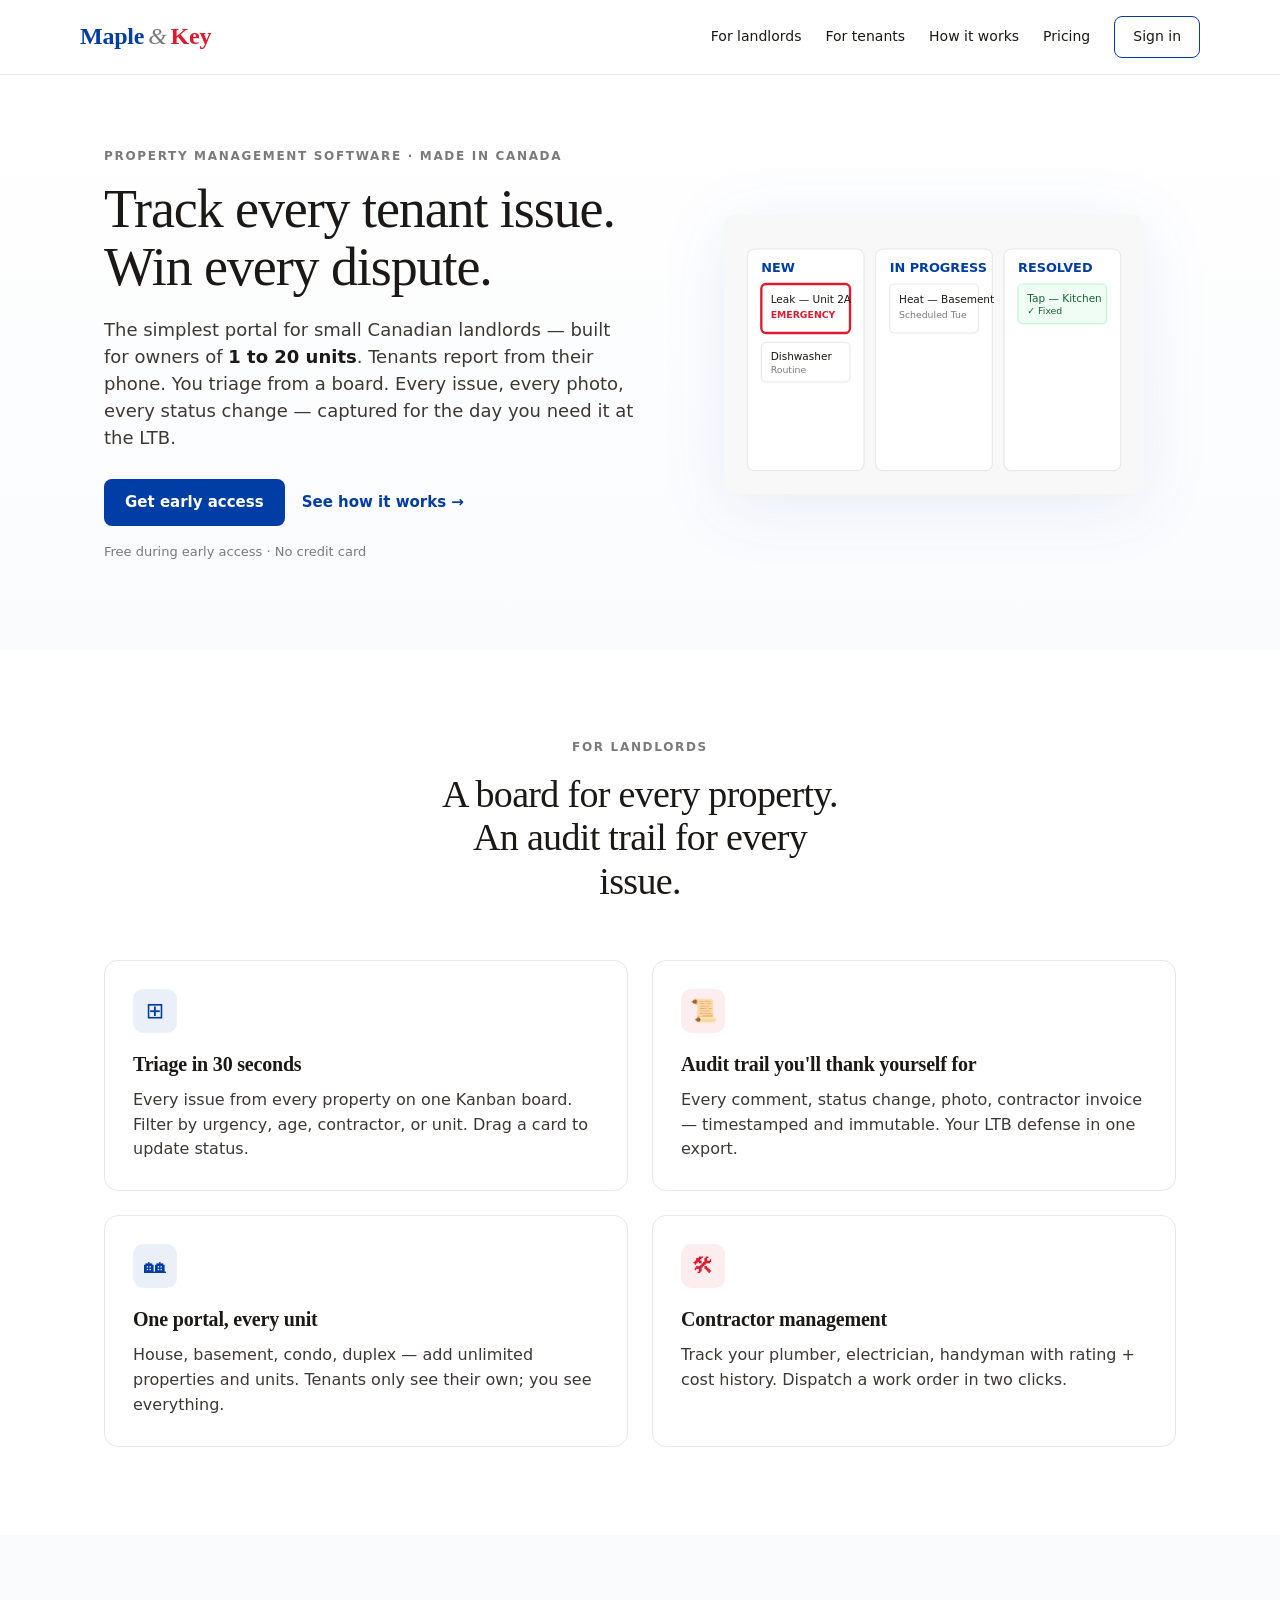
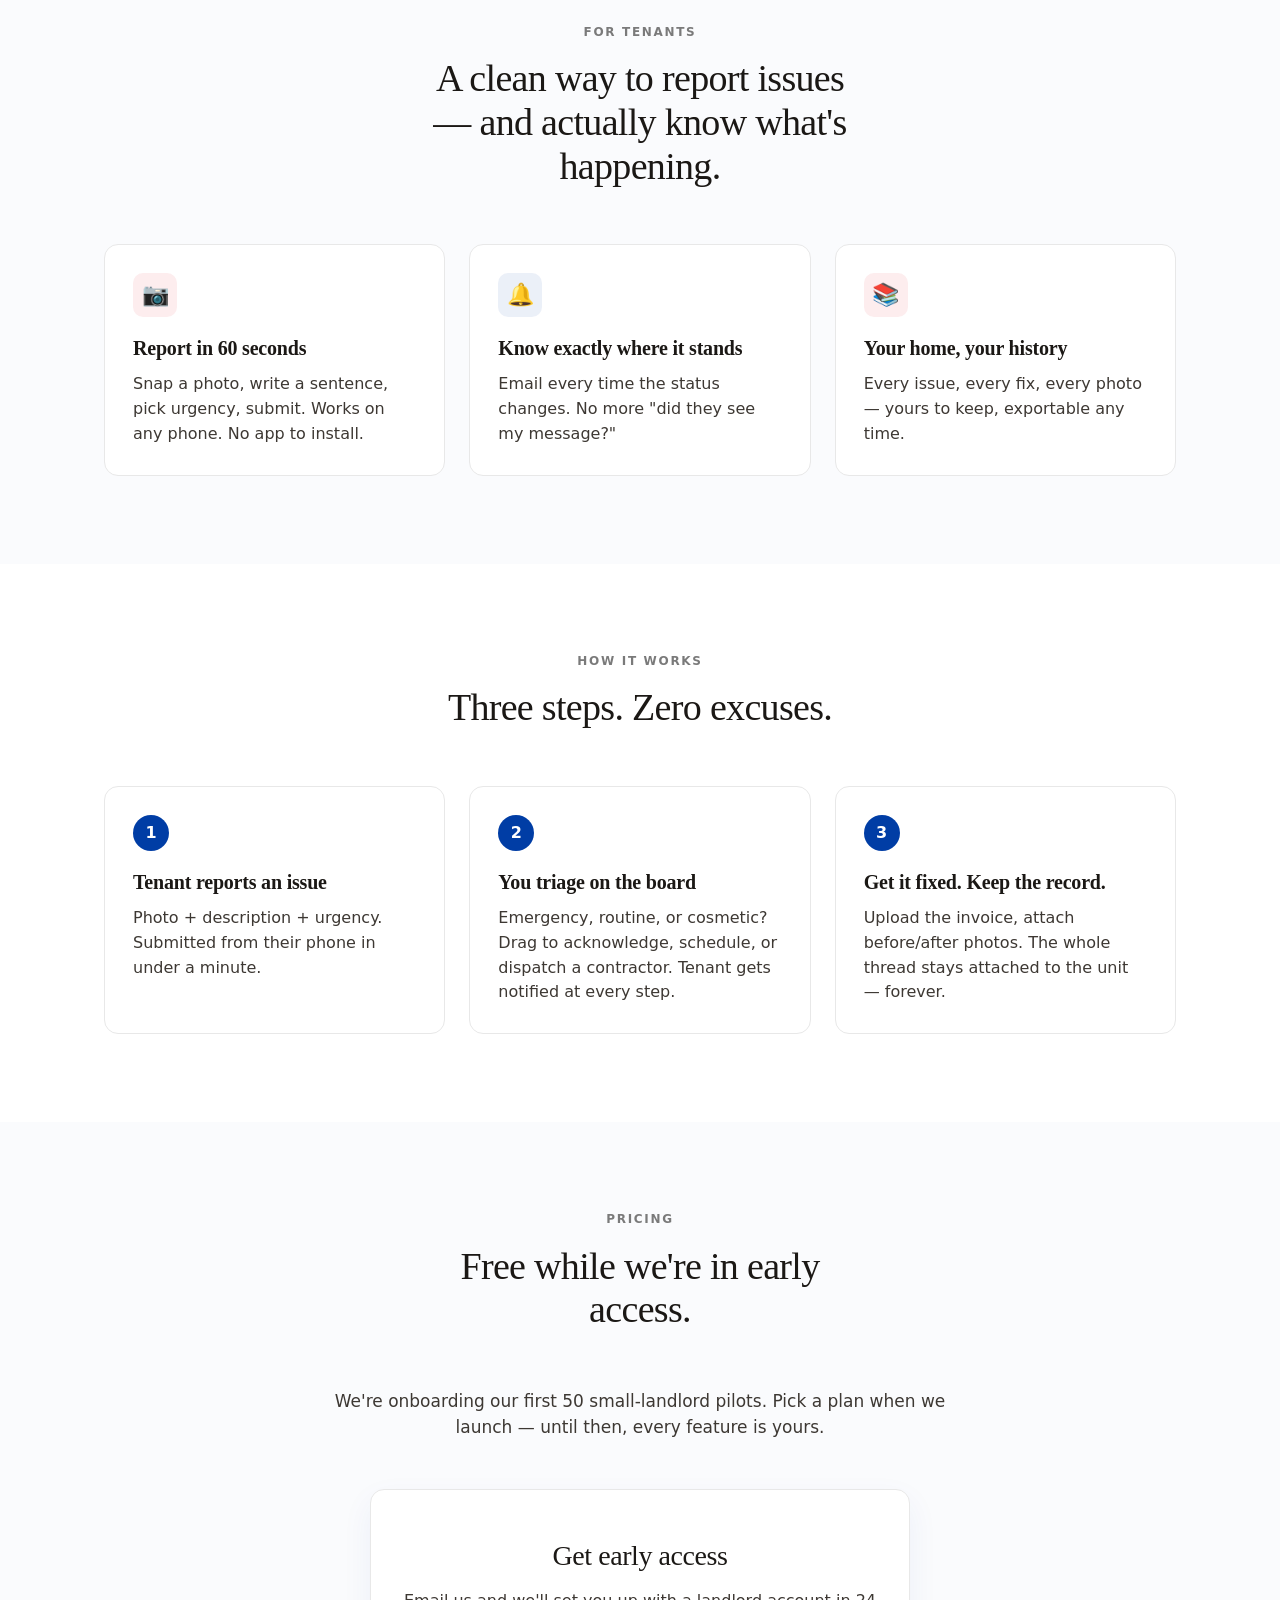
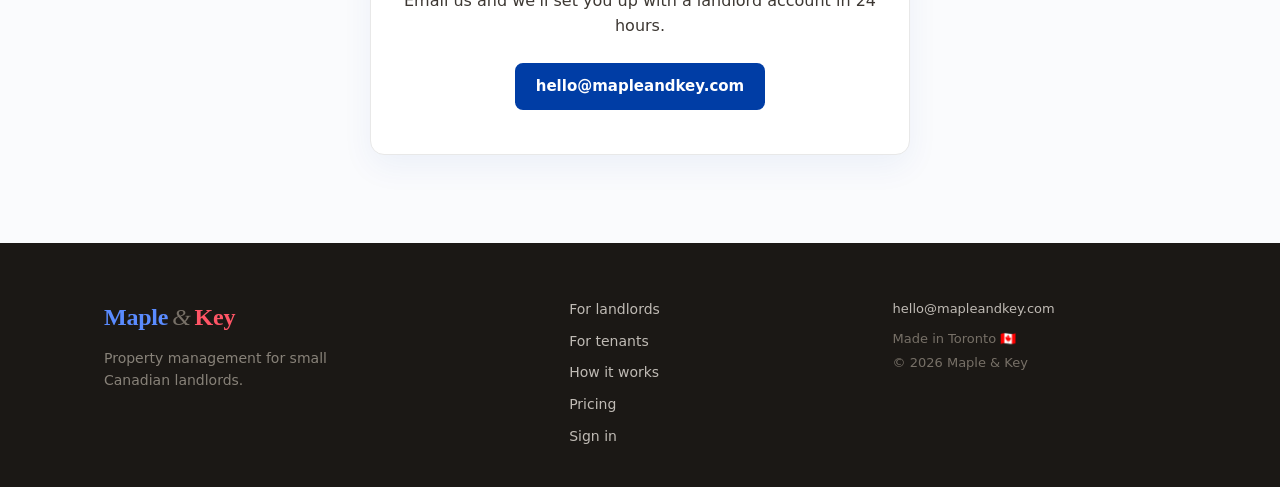
==== index.html @ 9e295e46 "Initial commit: Maple & Key SaaS marketing site Single-page static landing for the property-manageme" ====
<!doctype html>
<html lang="en">
<head>
<meta charset="utf-8">
<meta name="viewport" content="width=device-width, initial-scale=1">
<title>Maple &amp; Key — Property management for small Canadian landlords</title>
<meta name="description" content="The simplest way for small landlords to track tenant issues, repairs, and rent. Built in Canada for landlords with 1 to 20 units.">
<link rel="icon" href="data:image/svg+xml,%3Csvg xmlns='http://www.w3.org/2000/svg' viewBox='0 0 32 32'%3E%3Crect width='32' height='32' rx='6' fill='%23003DA5'/%3E%3Ctext x='16' y='22' text-anchor='middle' fill='%23DC1C2E' font-family='Georgia,serif' font-size='18' font-weight='600'%3EM%26K%3C/text%3E%3C/svg%3E">
<link rel="stylesheet" href="style.css">
</head>
<body>

<header class="site-header">
  <div class="container nav">
    <a href="/" class="wordmark"><span class="wm-blue">Maple</span><span class="wm-amp">&amp;</span><span class="wm-red">Key</span></a>
    <nav class="nav-links" aria-label="primary">
      <a href="#landlords">For landlords</a>
      <a href="#tenants">For tenants</a>
      <a href="#how">How it works</a>
      <a href="#pricing">Pricing</a>
      <a href="https://app.mapleandkey.com" class="btn btn-ghost">Sign in</a>
    </nav>
  </div>
</header>

<section class="hero">
  <div class="container hero-grid">
    <div class="hero-copy">
      <p class="kicker">Property management software · made in Canada</p>
      <h1>Track every tenant issue.<br>Win every dispute.</h1>
      <p class="lede">The simplest portal for small Canadian landlords — built for owners of <strong>1 to 20 units</strong>. Tenants report from their phone. You triage from a board. Every issue, every photo, every status change — captured for the day you need it at the LTB.</p>
      <div class="cta-row">
        <a href="#early-access" class="btn btn-primary">Get early access</a>
        <a href="#how" class="btn btn-link">See how it works →</a>
      </div>
      <p class="meta">Free during early access · No credit card</p>
    </div>
    <div class="hero-illustration" aria-hidden="true">
      <svg viewBox="0 0 360 240" class="kanban-svg" role="img">
        <rect width="360" height="240" rx="12" fill="#f8f8f8"/>
        <g>
          <rect x="20" y="30" width="100" height="190" rx="6" fill="#ffffff" stroke="#e8e8e8"/>
          <text x="32" y="50" font-family="system-ui,sans-serif" font-size="11" font-weight="700" fill="#003DA5">NEW</text>
          <rect x="32" y="60" width="76" height="42" rx="4" fill="#fff" stroke="#DC1C2E" stroke-width="2"/>
          <text x="40" y="76" font-family="system-ui,sans-serif" font-size="9" fill="#1b1815">Leak — Unit 2A</text>
          <text x="40" y="89" font-family="system-ui,sans-serif" font-size="8" fill="#DC1C2E" font-weight="600">EMERGENCY</text>
          <rect x="32" y="110" width="76" height="34" rx="4" fill="#fff" stroke="#e8e8e8"/>
          <text x="40" y="125" font-family="system-ui,sans-serif" font-size="9" fill="#1b1815">Dishwasher</text>
          <text x="40" y="136" font-family="system-ui,sans-serif" font-size="8" fill="#7a7a7a">Routine</text>
        </g>
        <g>
          <rect x="130" y="30" width="100" height="190" rx="6" fill="#ffffff" stroke="#e8e8e8"/>
          <text x="142" y="50" font-family="system-ui,sans-serif" font-size="11" font-weight="700" fill="#003DA5">IN PROGRESS</text>
          <rect x="142" y="60" width="76" height="42" rx="4" fill="#fff" stroke="#e8e8e8"/>
          <text x="150" y="76" font-family="system-ui,sans-serif" font-size="9" fill="#1b1815">Heat — Basement</text>
          <text x="150" y="89" font-family="system-ui,sans-serif" font-size="8" fill="#7a7a7a">Scheduled Tue</text>
        </g>
        <g>
          <rect x="240" y="30" width="100" height="190" rx="6" fill="#ffffff" stroke="#e8e8e8"/>
          <text x="252" y="50" font-family="system-ui,sans-serif" font-size="11" font-weight="700" fill="#003DA5">RESOLVED</text>
          <rect x="252" y="60" width="76" height="34" rx="4" fill="#f0fdf4" stroke="#bbf7d0"/>
          <text x="260" y="75" font-family="system-ui,sans-serif" font-size="9" fill="#166534">Tap — Kitchen</text>
          <text x="260" y="86" font-family="system-ui,sans-serif" font-size="8" fill="#166534">✓ Fixed</text>
        </g>
      </svg>
    </div>
  </div>
</section>

<section id="landlords" class="features">
  <div class="container">
    <p class="kicker centered">For landlords</p>
    <h2 class="section-title">A board for every property. An audit trail for every issue.</h2>
    <div class="feature-grid">
      <div class="feature">
        <div class="feature-icon icon-blue">⊞</div>
        <h3>Triage in 30 seconds</h3>
        <p>Every issue from every property on one Kanban board. Filter by urgency, age, contractor, or unit. Drag a card to update status.</p>
      </div>
      <div class="feature">
        <div class="feature-icon icon-red">📜</div>
        <h3>Audit trail you'll thank yourself for</h3>
        <p>Every comment, status change, photo, contractor invoice — timestamped and immutable. Your LTB defense in one export.</p>
      </div>
      <div class="feature">
        <div class="feature-icon icon-blue">🏘</div>
        <h3>One portal, every unit</h3>
        <p>House, basement, condo, duplex — add unlimited properties and units. Tenants only see their own; you see everything.</p>
      </div>
      <div class="feature">
        <div class="feature-icon icon-red">🛠</div>
        <h3>Contractor management</h3>
        <p>Track your plumber, electrician, handyman with rating + cost history. Dispatch a work order in two clicks.</p>
      </div>
    </div>
  </div>
</section>

<section id="tenants" class="features alt">
  <div class="container">
    <p class="kicker centered">For tenants</p>
    <h2 class="section-title">A clean way to report issues — and actually know what's happening.</h2>
    <div class="feature-grid feature-grid-3">
      <div class="feature">
        <div class="feature-icon icon-red">📷</div>
        <h3>Report in 60 seconds</h3>
        <p>Snap a photo, write a sentence, pick urgency, submit. Works on any phone. No app to install.</p>
      </div>
      <div class="feature">
        <div class="feature-icon icon-blue">🔔</div>
        <h3>Know exactly where it stands</h3>
        <p>Email every time the status changes. No more "did they see my message?"</p>
      </div>
      <div class="feature">
        <div class="feature-icon icon-red">📚</div>
        <h3>Your home, your history</h3>
        <p>Every issue, every fix, every photo — yours to keep, exportable any time.</p>
      </div>
    </div>
  </div>
</section>

<section id="how" class="how">
  <div class="container">
    <p class="kicker centered">How it works</p>
    <h2 class="section-title">Three steps. Zero excuses.</h2>
    <ol class="steps">
      <li>
        <div class="step-num">1</div>
        <h3>Tenant reports an issue</h3>
        <p>Photo + description + urgency. Submitted from their phone in under a minute.</p>
      </li>
      <li>
        <div class="step-num">2</div>
        <h3>You triage on the board</h3>
        <p>Emergency, routine, or cosmetic? Drag to acknowledge, schedule, or dispatch a contractor. Tenant gets notified at every step.</p>
      </li>
      <li>
        <div class="step-num">3</div>
        <h3>Get it fixed. Keep the record.</h3>
        <p>Upload the invoice, attach before/after photos. The whole thread stays attached to the unit — forever.</p>
      </li>
    </ol>
  </div>
</section>

<section id="pricing" class="pricing">
  <div class="container">
    <p class="kicker centered">Pricing</p>
    <h2 class="section-title">Free while we're in early access.</h2>
    <p class="pricing-sub">We're onboarding our first 50 small-landlord pilots. Pick a plan when we launch — until then, every feature is yours.</p>
    <div id="early-access" class="cta-card">
      <h3>Get early access</h3>
      <p>Email us and we'll set you up with a landlord account in 24 hours.</p>
      <a href="mailto:hello@mapleandkey.com?subject=Maple%20%26%20Key%20early%20access" class="btn btn-primary">hello@mapleandkey.com</a>
    </div>
  </div>
</section>

<footer class="site-footer">
  <div class="container footer-grid">
    <div>
      <a href="/" class="wordmark"><span class="wm-blue">Maple</span><span class="wm-amp">&amp;</span><span class="wm-red">Key</span></a>
      <p class="footer-tag">Property management for small Canadian landlords.</p>
    </div>
    <div class="footer-links">
      <a href="#landlords">For landlords</a>
      <a href="#tenants">For tenants</a>
      <a href="#how">How it works</a>
      <a href="#pricing">Pricing</a>
      <a href="https://app.mapleandkey.com">Sign in</a>
    </div>
    <div class="footer-meta">
      <a href="mailto:hello@mapleandkey.com">hello@mapleandkey.com</a>
      <p>Made in Toronto 🇨🇦</p>
      <p>© 2026 Maple &amp; Key</p>
    </div>
  </div>
</footer>

</body>
</html>
---- style.css ----
:root {
  --c-blue: #003DA5;
  --c-blue-dark: #002a72;
  --c-red: #DC1C2E;
  --c-text: #1b1815;
  --c-text-soft: #3d3833;
  --c-muted: #7a7a7a;
  --c-line: #e8e8e8;
  --c-bg: #ffffff;
  --c-bg-soft: #f8f8f8;
  --c-bg-alt: #fafbfd;
  --font-system: -apple-system, BlinkMacSystemFont, "Segoe UI", "Inter", system-ui, sans-serif;
  --font-serif: Georgia, "Times New Roman", serif;
  --r-md: 8px;
  --r-lg: 14px;
}

* { box-sizing: border-box; }
html, body { margin: 0; padding: 0; }
body {
  font-family: var(--font-system);
  font-size: 16px;
  line-height: 1.55;
  color: var(--c-text);
  background: var(--c-bg);
  -webkit-font-smoothing: antialiased;
  -moz-osx-font-smoothing: grayscale;
}
a { color: var(--c-blue); text-decoration: none; }
a:hover { text-decoration: underline; }

.container { max-width: 1120px; margin: 0 auto; padding: 0 24px; }

/* WORDMARK */
.wordmark { font-family: var(--font-serif); font-size: 24px; font-weight: 600; letter-spacing: -0.01em; }
.wordmark, .wordmark:hover { text-decoration: none; }
.wm-blue { color: var(--c-blue); }
.wm-amp { color: var(--c-muted); margin: 0 4px; font-style: italic; font-weight: 400; }
.wm-red { color: var(--c-red); }

/* HEADER */
.site-header {
  background: rgba(255,255,255,0.96);
  border-bottom: 1px solid var(--c-line);
  position: sticky; top: 0; z-index: 10;
  backdrop-filter: saturate(180%) blur(8px);
}
.nav { display: flex; align-items: center; justify-content: space-between; padding: 16px 0; }
.nav-links { display: flex; align-items: center; gap: 24px; }
.nav-links a { color: var(--c-text); font-size: 14px; font-weight: 500; }
.nav-links .btn { font-size: 14px; }

/* BUTTONS */
.btn {
  display: inline-flex; align-items: center; justify-content: center;
  padding: 11px 20px; border-radius: var(--r-md);
  font-weight: 600; font-size: 15px;
  text-decoration: none; border: 1px solid transparent; cursor: pointer;
  transition: background 100ms ease, color 100ms ease, border-color 100ms ease;
}
.btn-primary { background: var(--c-blue); color: #fff; }
.btn-primary:hover { background: var(--c-blue-dark); text-decoration: none; }
.btn-ghost { background: transparent; color: var(--c-blue); border-color: var(--c-blue); padding: 9px 18px; }
.btn-ghost:hover { background: rgba(0,61,165,0.06); text-decoration: none; }
.btn-link { background: transparent; color: var(--c-blue); padding: 11px 0; }
.btn-link:hover { text-decoration: underline; }

/* HERO */
.hero { padding: 72px 0 88px; background: linear-gradient(180deg, #fff 0%, var(--c-bg-alt) 100%); }
.hero-grid { display: grid; grid-template-columns: 1.1fr 1fr; gap: 56px; align-items: center; }
.kicker { text-transform: uppercase; letter-spacing: 0.14em; font-size: 12px; color: var(--c-muted); font-weight: 700; margin: 0 0 16px; }
.kicker.centered { text-align: center; }
.hero h1 {
  font-family: var(--font-serif);
  font-size: 54px; line-height: 1.06; font-weight: 500;
  margin: 0 0 20px; letter-spacing: -0.02em; color: var(--c-text);
}
.lede { font-size: 18px; line-height: 1.5; color: var(--c-text-soft); margin: 0 0 28px; max-width: 56ch; }
.lede strong { color: var(--c-text); font-weight: 600; }
.cta-row { display: flex; align-items: center; gap: 16px; flex-wrap: wrap; margin-bottom: 16px; }
.meta { font-size: 13px; color: var(--c-muted); margin: 0; }
.hero-illustration { display: flex; justify-content: center; }
.kanban-svg { width: 100%; max-width: 420px; height: auto; filter: drop-shadow(0 12px 32px rgba(0,61,165,0.08)); }

/* SECTIONS */
section { padding: 88px 0; }
.section-title {
  font-family: var(--font-serif);
  font-size: 38px; font-weight: 500; margin: 0 0 56px;
  letter-spacing: -0.018em; text-align: center; line-height: 1.15; color: var(--c-text);
  max-width: 22ch; margin-left: auto; margin-right: auto;
}
.features.alt { background: var(--c-bg-alt); }

/* FEATURE GRID */
.feature-grid { display: grid; grid-template-columns: repeat(2, 1fr); gap: 24px; }
.feature-grid-3 { grid-template-columns: repeat(3, 1fr); }
.feature {
  background: #fff; border: 1px solid var(--c-line);
  border-radius: var(--r-lg); padding: 28px;
  transition: border-color 120ms ease, transform 120ms ease;
}
.feature:hover { border-color: #d4d4d4; transform: translateY(-1px); }
.feature-icon {
  width: 44px; height: 44px; border-radius: 10px;
  display: flex; align-items: center; justify-content: center;
  font-size: 22px; margin-bottom: 16px;
}
.icon-blue { background: rgba(0,61,165,0.08); color: var(--c-blue); }
.icon-red { background: rgba(220,28,46,0.08); color: var(--c-red); }
.feature h3 {
  font-family: var(--font-serif); font-size: 20px; font-weight: 600;
  margin: 0 0 8px; letter-spacing: -0.01em; color: var(--c-text);
}
.feature p { color: var(--c-text-soft); margin: 0; }

/* HOW IT WORKS */
.how { background: var(--c-bg); }
.steps {
  display: grid; grid-template-columns: repeat(3, 1fr); gap: 24px;
  list-style: none; padding: 0; margin: 0;
}
.steps li {
  background: #fff; border: 1px solid var(--c-line);
  border-radius: var(--r-lg); padding: 28px; position: relative;
}
.step-num {
  width: 36px; height: 36px; background: var(--c-blue); color: #fff;
  border-radius: 50%; display: flex; align-items: center; justify-content: center;
  font-weight: 700; font-size: 16px; margin-bottom: 16px;
}
.steps h3 {
  font-family: var(--font-serif); font-size: 20px; font-weight: 600;
  margin: 0 0 8px; letter-spacing: -0.01em;
}
.steps p { color: var(--c-text-soft); margin: 0; }

/* PRICING */
.pricing { background: var(--c-bg-alt); text-align: center; }
.pricing-sub { font-size: 17px; color: var(--c-text-soft); max-width: 58ch; margin: 0 auto 48px; }
.cta-card {
  background: #fff; border: 1px solid var(--c-line); border-radius: var(--r-lg);
  padding: 44px 32px; max-width: 540px; margin: 0 auto; text-align: center;
  box-shadow: 0 12px 32px rgba(0,61,165,0.06);
}
.cta-card h3 {
  font-family: var(--font-serif); font-size: 28px; font-weight: 500;
  margin: 0 0 12px; letter-spacing: -0.015em;
}
.cta-card p { margin: 0 0 24px; color: var(--c-text-soft); }

/* FOOTER */
.site-footer { padding: 56px 0 40px; background: var(--c-text); color: #c0bbb5; }
.footer-grid { display: grid; grid-template-columns: 1.5fr 1fr 1fr; gap: 40px; align-items: start; }
.site-footer .wordmark { display: inline-block; }
.site-footer .wm-blue { color: #5a8bff; }
.site-footer .wm-amp { color: #777067; }
.site-footer .wm-red { color: #ff5566; }
.footer-tag { color: #888279; margin: 12px 0 0; max-width: 28ch; font-size: 14px; }
.footer-links { display: flex; flex-direction: column; gap: 10px; }
.footer-links a { color: #c0bbb5; font-size: 14px; }
.footer-links a:hover { color: #fff; text-decoration: none; }
.footer-meta { font-size: 13px; }
.footer-meta a { color: #c0bbb5; display: block; margin-bottom: 10px; }
.footer-meta a:hover { color: #fff; text-decoration: none; }
.footer-meta p { margin: 4px 0 0; color: #777067; }

/* MOBILE */
@media (max-width: 820px) {
  .hero { padding: 48px 0 56px; }
  .hero-grid { grid-template-columns: 1fr; gap: 40px; }
  .hero h1 { font-size: 36px; }
  .lede { font-size: 16px; }
  .nav-links { gap: 12px; }
  .nav-links a:not(.btn) { display: none; }
  section { padding: 56px 0; }
  .section-title { font-size: 28px; margin-bottom: 36px; }
  .feature-grid, .feature-grid-3, .steps { grid-template-columns: 1fr; gap: 18px; }
  .footer-grid { grid-template-columns: 1fr; gap: 28px; }
}
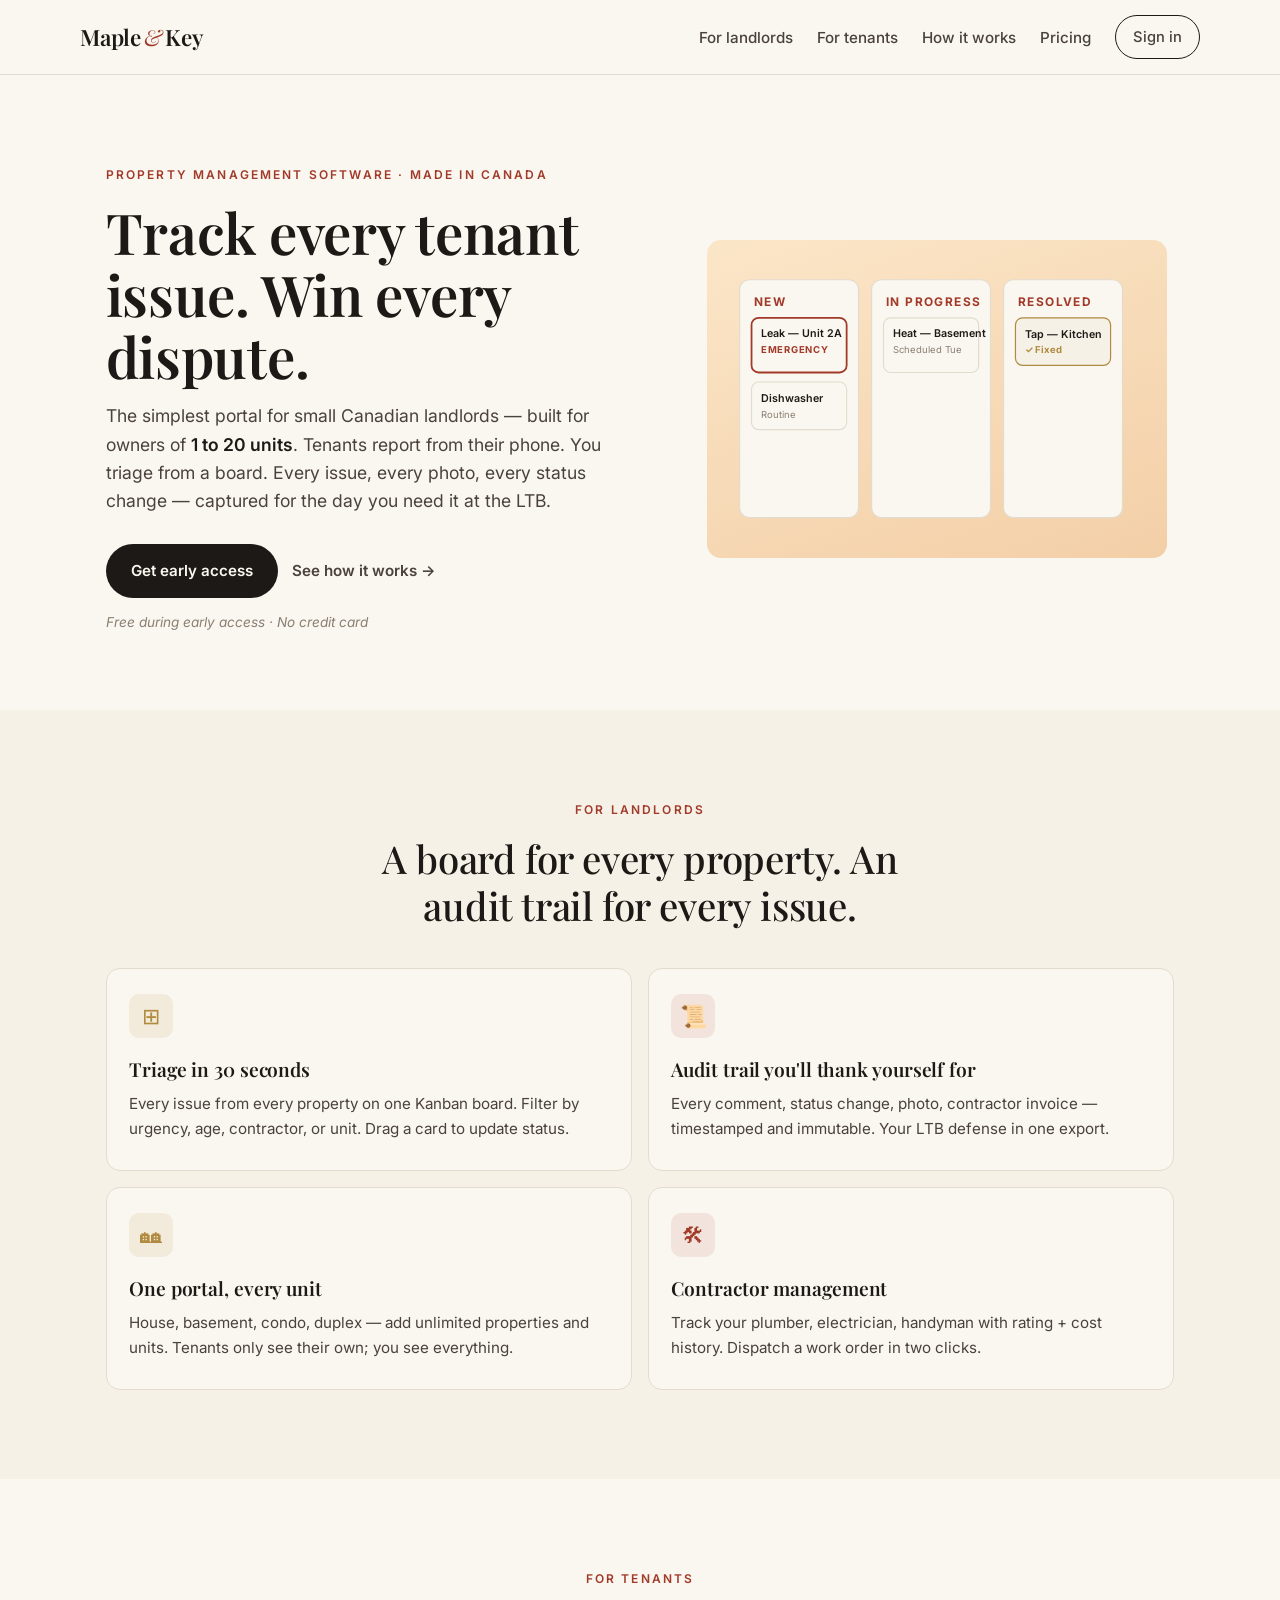
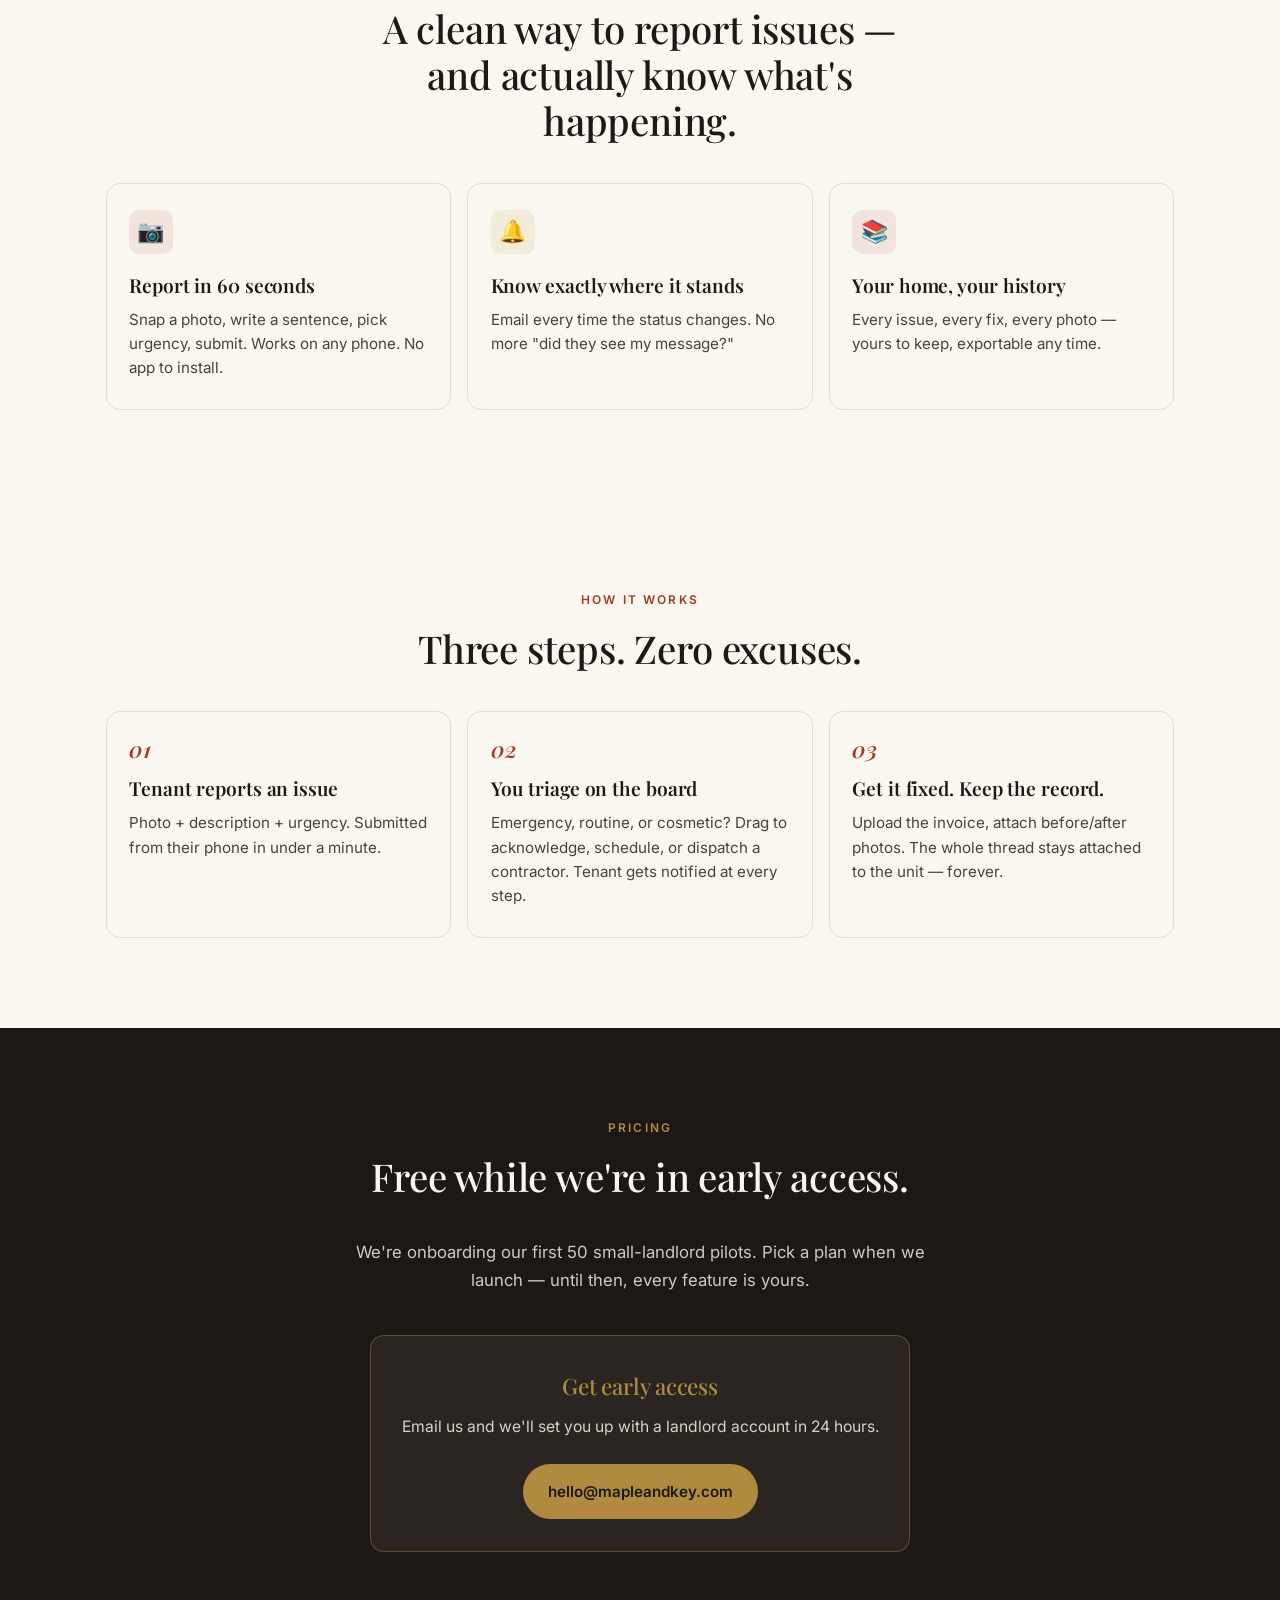
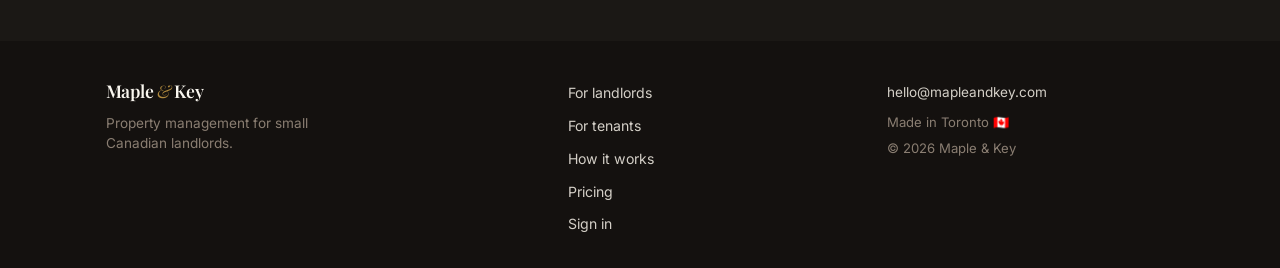
==== commit 27ea88c9: "Re-skin to match manohomes.ca aesthetic Drops the royal-blue + bright-red RE/MAX-coded palette in fa" ====
--- a/index.html
+++ b/index.html
@@ -5,7 +5,12 @@
 <meta name="viewport" content="width=device-width, initial-scale=1">
 <title>Maple &amp; Key — Property management for small Canadian landlords</title>
 <meta name="description" content="The simplest way for small landlords to track tenant issues, repairs, and rent. Built in Canada for landlords with 1 to 20 units.">
-<link rel="icon" href="data:image/svg+xml,%3Csvg xmlns='http://www.w3.org/2000/svg' viewBox='0 0 32 32'%3E%3Crect width='32' height='32' rx='6' fill='%23003DA5'/%3E%3Ctext x='16' y='22' text-anchor='middle' fill='%23DC1C2E' font-family='Georgia,serif' font-size='18' font-weight='600'%3EM%26K%3C/text%3E%3C/svg%3E">
+<link rel="icon" href="data:image/svg+xml,%3Csvg xmlns='http://www.w3.org/2000/svg' viewBox='0 0 32 32'%3E%3Crect width='32' height='32' rx='6' fill='%231d1916'/%3E%3Ctext x='16' y='22' text-anchor='middle' fill='%23faf7f0' font-family='Georgia,serif' font-size='15' font-weight='600'%3EM%26K%3C/text%3E%3C/svg%3E">
+
+<link rel="preconnect" href="https://fonts.googleapis.com">
+<link rel="preconnect" href="https://fonts.gstatic.com" crossorigin>
+<link href="https://fonts.googleapis.com/css2?family=Playfair+Display:ital,wght@0,400;0,500;0,600;0,700;1,400&family=Inter:wght@400;500;600&display=swap" rel="stylesheet">
+
 <link rel="stylesheet" href="style.css">
 </head>
 <body>
@@ -24,10 +29,10 @@
 </header>
 
 <section class="hero">
-  <div class="container hero-grid">
+  <div class="hero-grid">
     <div class="hero-copy">
       <p class="kicker">Property management software · made in Canada</p>
-      <h1>Track every tenant issue.<br>Win every dispute.</h1>
+      <h1>Track every tenant issue. Win every dispute.</h1>
       <p class="lede">The simplest portal for small Canadian landlords — built for owners of <strong>1 to 20 units</strong>. Tenants report from their phone. You triage from a board. Every issue, every photo, every status change — captured for the day you need it at the LTB.</p>
       <div class="cta-row">
         <a href="#early-access" class="btn btn-primary">Get early access</a>
@@ -37,30 +42,29 @@
     </div>
     <div class="hero-illustration" aria-hidden="true">
       <svg viewBox="0 0 360 240" class="kanban-svg" role="img">
-        <rect width="360" height="240" rx="12" fill="#f8f8f8"/>
         <g>
-          <rect x="20" y="30" width="100" height="190" rx="6" fill="#ffffff" stroke="#e8e8e8"/>
-          <text x="32" y="50" font-family="system-ui,sans-serif" font-size="11" font-weight="700" fill="#003DA5">NEW</text>
-          <rect x="32" y="60" width="76" height="42" rx="4" fill="#fff" stroke="#DC1C2E" stroke-width="2"/>
-          <text x="40" y="76" font-family="system-ui,sans-serif" font-size="9" fill="#1b1815">Leak — Unit 2A</text>
-          <text x="40" y="89" font-family="system-ui,sans-serif" font-size="8" fill="#DC1C2E" font-weight="600">EMERGENCY</text>
-          <rect x="32" y="110" width="76" height="34" rx="4" fill="#fff" stroke="#e8e8e8"/>
-          <text x="40" y="125" font-family="system-ui,sans-serif" font-size="9" fill="#1b1815">Dishwasher</text>
-          <text x="40" y="136" font-family="system-ui,sans-serif" font-size="8" fill="#7a7a7a">Routine</text>
+          <rect x="14" y="20" width="100" height="200" rx="8" fill="#faf7f0" stroke="#e3dcce"/>
+          <text x="26" y="42" font-family="Inter,system-ui,sans-serif" font-size="10" font-weight="700" fill="#a23a2a" letter-spacing="1.2">NEW</text>
+          <rect x="24" y="52" width="80" height="46" rx="6" fill="#faf7f0" stroke="#a23a2a" stroke-width="1.5"/>
+          <text x="32" y="68" font-family="Inter,system-ui,sans-serif" font-size="9" fill="#1d1916" font-weight="600">Leak — Unit 2A</text>
+          <text x="32" y="82" font-family="Inter,system-ui,sans-serif" font-size="8" fill="#a23a2a" font-weight="700" letter-spacing="0.6">EMERGENCY</text>
+          <rect x="24" y="106" width="80" height="40" rx="6" fill="#faf7f0" stroke="#e3dcce"/>
+          <text x="32" y="123" font-family="Inter,system-ui,sans-serif" font-size="9" fill="#1d1916" font-weight="600">Dishwasher</text>
+          <text x="32" y="136" font-family="Inter,system-ui,sans-serif" font-size="8" fill="#8a7e72">Routine</text>
         </g>
         <g>
-          <rect x="130" y="30" width="100" height="190" rx="6" fill="#ffffff" stroke="#e8e8e8"/>
-          <text x="142" y="50" font-family="system-ui,sans-serif" font-size="11" font-weight="700" fill="#003DA5">IN PROGRESS</text>
-          <rect x="142" y="60" width="76" height="42" rx="4" fill="#fff" stroke="#e8e8e8"/>
-          <text x="150" y="76" font-family="system-ui,sans-serif" font-size="9" fill="#1b1815">Heat — Basement</text>
-          <text x="150" y="89" font-family="system-ui,sans-serif" font-size="8" fill="#7a7a7a">Scheduled Tue</text>
+          <rect x="125" y="20" width="100" height="200" rx="8" fill="#faf7f0" stroke="#e3dcce"/>
+          <text x="137" y="42" font-family="Inter,system-ui,sans-serif" font-size="10" font-weight="700" fill="#a23a2a" letter-spacing="1.2">IN PROGRESS</text>
+          <rect x="135" y="52" width="80" height="46" rx="6" fill="#faf7f0" stroke="#e3dcce"/>
+          <text x="143" y="68" font-family="Inter,system-ui,sans-serif" font-size="9" fill="#1d1916" font-weight="600">Heat — Basement</text>
+          <text x="143" y="82" font-family="Inter,system-ui,sans-serif" font-size="8" fill="#8a7e72">Scheduled Tue</text>
         </g>
         <g>
-          <rect x="240" y="30" width="100" height="190" rx="6" fill="#ffffff" stroke="#e8e8e8"/>
-          <text x="252" y="50" font-family="system-ui,sans-serif" font-size="11" font-weight="700" fill="#003DA5">RESOLVED</text>
-          <rect x="252" y="60" width="76" height="34" rx="4" fill="#f0fdf4" stroke="#bbf7d0"/>
-          <text x="260" y="75" font-family="system-ui,sans-serif" font-size="9" fill="#166534">Tap — Kitchen</text>
-          <text x="260" y="86" font-family="system-ui,sans-serif" font-size="8" fill="#166534">✓ Fixed</text>
+          <rect x="236" y="20" width="100" height="200" rx="8" fill="#faf7f0" stroke="#e3dcce"/>
+          <text x="248" y="42" font-family="Inter,system-ui,sans-serif" font-size="10" font-weight="700" fill="#a23a2a" letter-spacing="1.2">RESOLVED</text>
+          <rect x="246" y="52" width="80" height="40" rx="6" fill="#f6f1e7" stroke="#b08a3e"/>
+          <text x="254" y="69" font-family="Inter,system-ui,sans-serif" font-size="9" fill="#1d1916" font-weight="600">Tap — Kitchen</text>
+          <text x="254" y="82" font-family="Inter,system-ui,sans-serif" font-size="8" fill="#b08a3e" font-weight="700">✓ Fixed</text>
         </g>
       </svg>
     </div>
@@ -71,27 +75,27 @@
   <div class="container">
     <p class="kicker centered">For landlords</p>
     <h2 class="section-title">A board for every property. An audit trail for every issue.</h2>
-    <div class="feature-grid">
-      <div class="feature">
-        <div class="feature-icon icon-blue">⊞</div>
-        <h3>Triage in 30 seconds</h3>
-        <p>Every issue from every property on one Kanban board. Filter by urgency, age, contractor, or unit. Drag a card to update status.</p>
-      </div>
-      <div class="feature">
-        <div class="feature-icon icon-red">📜</div>
-        <h3>Audit trail you'll thank yourself for</h3>
-        <p>Every comment, status change, photo, contractor invoice — timestamped and immutable. Your LTB defense in one export.</p>
-      </div>
-      <div class="feature">
-        <div class="feature-icon icon-blue">🏘</div>
-        <h3>One portal, every unit</h3>
-        <p>House, basement, condo, duplex — add unlimited properties and units. Tenants only see their own; you see everything.</p>
-      </div>
-      <div class="feature">
-        <div class="feature-icon icon-red">🛠</div>
-        <h3>Contractor management</h3>
-        <p>Track your plumber, electrician, handyman with rating + cost history. Dispatch a work order in two clicks.</p>
-      </div>
+  </div>
+  <div class="feature-grid">
+    <div class="feature">
+      <div class="feature-icon icon-blue">⊞</div>
+      <h3>Triage in 30 seconds</h3>
+      <p>Every issue from every property on one Kanban board. Filter by urgency, age, contractor, or unit. Drag a card to update status.</p>
+    </div>
+    <div class="feature">
+      <div class="feature-icon icon-red">📜</div>
+      <h3>Audit trail you'll thank yourself for</h3>
+      <p>Every comment, status change, photo, contractor invoice — timestamped and immutable. Your LTB defense in one export.</p>
+    </div>
+    <div class="feature">
+      <div class="feature-icon icon-blue">🏘</div>
+      <h3>One portal, every unit</h3>
+      <p>House, basement, condo, duplex — add unlimited properties and units. Tenants only see their own; you see everything.</p>
+    </div>
+    <div class="feature">
+      <div class="feature-icon icon-red">🛠</div>
+      <h3>Contractor management</h3>
+      <p>Track your plumber, electrician, handyman with rating + cost history. Dispatch a work order in two clicks.</p>
     </div>
   </div>
 </section>
@@ -100,22 +104,22 @@
   <div class="container">
     <p class="kicker centered">For tenants</p>
     <h2 class="section-title">A clean way to report issues — and actually know what's happening.</h2>
-    <div class="feature-grid feature-grid-3">
-      <div class="feature">
-        <div class="feature-icon icon-red">📷</div>
-        <h3>Report in 60 seconds</h3>
-        <p>Snap a photo, write a sentence, pick urgency, submit. Works on any phone. No app to install.</p>
-      </div>
-      <div class="feature">
-        <div class="feature-icon icon-blue">🔔</div>
-        <h3>Know exactly where it stands</h3>
-        <p>Email every time the status changes. No more "did they see my message?"</p>
-      </div>
-      <div class="feature">
-        <div class="feature-icon icon-red">📚</div>
-        <h3>Your home, your history</h3>
-        <p>Every issue, every fix, every photo — yours to keep, exportable any time.</p>
-      </div>
+  </div>
+  <div class="feature-grid feature-grid-3">
+    <div class="feature">
+      <div class="feature-icon icon-red">📷</div>
+      <h3>Report in 60 seconds</h3>
+      <p>Snap a photo, write a sentence, pick urgency, submit. Works on any phone. No app to install.</p>
+    </div>
+    <div class="feature">
+      <div class="feature-icon icon-blue">🔔</div>
+      <h3>Know exactly where it stands</h3>
+      <p>Email every time the status changes. No more "did they see my message?"</p>
+    </div>
+    <div class="feature">
+      <div class="feature-icon icon-red">📚</div>
+      <h3>Your home, your history</h3>
+      <p>Every issue, every fix, every photo — yours to keep, exportable any time.</p>
     </div>
   </div>
 </section>
@@ -124,24 +128,24 @@
   <div class="container">
     <p class="kicker centered">How it works</p>
     <h2 class="section-title">Three steps. Zero excuses.</h2>
-    <ol class="steps">
-      <li>
-        <div class="step-num">1</div>
-        <h3>Tenant reports an issue</h3>
-        <p>Photo + description + urgency. Submitted from their phone in under a minute.</p>
-      </li>
-      <li>
-        <div class="step-num">2</div>
-        <h3>You triage on the board</h3>
-        <p>Emergency, routine, or cosmetic? Drag to acknowledge, schedule, or dispatch a contractor. Tenant gets notified at every step.</p>
-      </li>
-      <li>
-        <div class="step-num">3</div>
-        <h3>Get it fixed. Keep the record.</h3>
-        <p>Upload the invoice, attach before/after photos. The whole thread stays attached to the unit — forever.</p>
-      </li>
-    </ol>
   </div>
+  <ol class="steps">
+    <li>
+      <div class="step-num">01</div>
+      <h3>Tenant reports an issue</h3>
+      <p>Photo + description + urgency. Submitted from their phone in under a minute.</p>
+    </li>
+    <li>
+      <div class="step-num">02</div>
+      <h3>You triage on the board</h3>
+      <p>Emergency, routine, or cosmetic? Drag to acknowledge, schedule, or dispatch a contractor. Tenant gets notified at every step.</p>
+    </li>
+    <li>
+      <div class="step-num">03</div>
+      <h3>Get it fixed. Keep the record.</h3>
+      <p>Upload the invoice, attach before/after photos. The whole thread stays attached to the unit — forever.</p>
+    </li>
+  </ol>
 </section>
 
 <section id="pricing" class="pricing">
@@ -158,7 +162,7 @@
 </section>
 
 <footer class="site-footer">
-  <div class="container footer-grid">
+  <div class="footer-grid">
     <div>
       <a href="/" class="wordmark"><span class="wm-blue">Maple</span><span class="wm-amp">&amp;</span><span class="wm-red">Key</span></a>
       <p class="footer-tag">Property management for small Canadian landlords.</p>
--- a/style.css
+++ b/style.css
@@ -1,180 +1,229 @@
+/* ========== tokens (matched to manohomes.ca) ========== */
 :root {
-  --c-blue: #003DA5;
-  --c-blue-dark: #002a72;
-  --c-red: #DC1C2E;
-  --c-text: #1b1815;
-  --c-text-soft: #3d3833;
-  --c-muted: #7a7a7a;
-  --c-line: #e8e8e8;
-  --c-bg: #ffffff;
-  --c-bg-soft: #f8f8f8;
-  --c-bg-alt: #fafbfd;
-  --font-system: -apple-system, BlinkMacSystemFont, "Segoe UI", "Inter", system-ui, sans-serif;
-  --font-serif: Georgia, "Times New Roman", serif;
-  --r-md: 8px;
-  --r-lg: 14px;
-}
-
-* { box-sizing: border-box; }
-html, body { margin: 0; padding: 0; }
+  --cream:    #f6f1e7;
+  --paper:    #faf7f0;
+  --ink:      #1d1916;
+  --ink-soft: #4a423b;
+  --muted:    #8a7e72;
+  --line:     #e3dcce;
+  --maple:    #a23a2a;
+  --maple-d:  #7a2a1f;
+  --gold:     #b08a3e;
+  --dark:     #1b1815;
+  --dark-soft:#2a2521;
+
+  --radius:   14px;
+  --maxw:     1120px;
+
+  --serif:    "Playfair Display", Georgia, "Times New Roman", serif;
+  --sans:     "Inter", -apple-system, BlinkMacSystemFont, "Segoe UI", sans-serif;
+}
+
+/* ========== base ========== */
+*, *::before, *::after { box-sizing: border-box; }
+html { scroll-behavior: smooth; -webkit-text-size-adjust: 100%; }
 body {
-  font-family: var(--font-system);
-  font-size: 16px;
-  line-height: 1.55;
-  color: var(--c-text);
-  background: var(--c-bg);
+  margin: 0;
+  font: 17px/1.65 var(--sans);
+  color: var(--ink);
+  background: var(--paper);
   -webkit-font-smoothing: antialiased;
-  -moz-osx-font-smoothing: grayscale;
-}
-a { color: var(--c-blue); text-decoration: none; }
-a:hover { text-decoration: underline; }
-
-.container { max-width: 1120px; margin: 0 auto; padding: 0 24px; }
-
-/* WORDMARK */
-.wordmark { font-family: var(--font-serif); font-size: 24px; font-weight: 600; letter-spacing: -0.01em; }
-.wordmark, .wordmark:hover { text-decoration: none; }
-.wm-blue { color: var(--c-blue); }
-.wm-amp { color: var(--c-muted); margin: 0 4px; font-style: italic; font-weight: 400; }
-.wm-red { color: var(--c-red); }
-
-/* HEADER */
+  text-rendering: optimizeLegibility;
+}
+a { color: var(--maple); text-decoration: none; transition: color .15s ease; }
+a:hover { color: var(--maple-d); }
+.container { max-width: var(--maxw); margin: 0 auto; padding: 0 1.6rem; }
+
+/* ========== wordmark ========== */
+.wordmark {
+  font-family: var(--serif); font-weight: 600; font-size: 1.4rem;
+  letter-spacing: -0.01em; color: var(--ink); line-height: 1;
+  display: inline-flex; align-items: baseline;
+}
+.wordmark, .wordmark:hover { text-decoration: none; color: var(--ink); }
+.wm-blue, .wm-red { color: var(--ink); }
+.wm-amp { color: var(--maple); font-style: italic; margin: 0 0.2rem; font-weight: 400; }
+
+/* ========== header ========== */
 .site-header {
-  background: rgba(255,255,255,0.96);
-  border-bottom: 1px solid var(--c-line);
-  position: sticky; top: 0; z-index: 10;
-  backdrop-filter: saturate(180%) blur(8px);
-}
-.nav { display: flex; align-items: center; justify-content: space-between; padding: 16px 0; }
-.nav-links { display: flex; align-items: center; gap: 24px; }
-.nav-links a { color: var(--c-text); font-size: 14px; font-weight: 500; }
-.nav-links .btn { font-size: 14px; }
-
-/* BUTTONS */
+  position: sticky; top: 0; z-index: 50;
+  background: rgba(250, 247, 240, 0.92);
+  backdrop-filter: saturate(140%) blur(8px);
+  border-bottom: 1px solid var(--line);
+}
+.nav { display: flex; align-items: center; justify-content: space-between; padding: 0.95rem 0; }
+.nav-links { display: flex; align-items: center; gap: 1.5rem; font-size: 0.95rem; }
+.nav-links a { color: var(--ink-soft); font-weight: 500; }
+.nav-links a:hover { color: var(--maple); }
+.nav-links .btn { font-size: 0.92rem; }
+
+/* ========== buttons (pill) ========== */
 .btn {
   display: inline-flex; align-items: center; justify-content: center;
-  padding: 11px 20px; border-radius: var(--r-md);
-  font-weight: 600; font-size: 15px;
-  text-decoration: none; border: 1px solid transparent; cursor: pointer;
-  transition: background 100ms ease, color 100ms ease, border-color 100ms ease;
-}
-.btn-primary { background: var(--c-blue); color: #fff; }
-.btn-primary:hover { background: var(--c-blue-dark); text-decoration: none; }
-.btn-ghost { background: transparent; color: var(--c-blue); border-color: var(--c-blue); padding: 9px 18px; }
-.btn-ghost:hover { background: rgba(0,61,165,0.06); text-decoration: none; }
-.btn-link { background: transparent; color: var(--c-blue); padding: 11px 0; }
-.btn-link:hover { text-decoration: underline; }
-
-/* HERO */
-.hero { padding: 72px 0 88px; background: linear-gradient(180deg, #fff 0%, var(--c-bg-alt) 100%); }
-.hero-grid { display: grid; grid-template-columns: 1.1fr 1fr; gap: 56px; align-items: center; }
-.kicker { text-transform: uppercase; letter-spacing: 0.14em; font-size: 12px; color: var(--c-muted); font-weight: 700; margin: 0 0 16px; }
+  padding: 0.85rem 1.5rem; border-radius: 999px;
+  font-weight: 600; font-size: 0.95rem;
+  border: 1.5px solid transparent; cursor: pointer; text-decoration: none;
+  transition: background .15s ease, color .15s ease, border-color .15s ease, transform .12s ease;
+}
+.btn-primary { background: var(--ink); color: var(--paper); }
+.btn-primary:hover { background: var(--maple); color: var(--paper); text-decoration: none; }
+.btn-ghost { background: transparent; color: var(--ink); border-color: var(--ink); padding: 0.55rem 1.05rem; }
+.btn-ghost:hover { background: var(--ink); color: var(--paper); text-decoration: none; }
+.btn-link { background: transparent; color: var(--ink-soft); padding: 0.85rem 0; }
+.btn-link:hover { color: var(--maple); text-decoration: underline; }
+.btn:active { transform: translateY(1px); }
+
+/* ========== hero ========== */
+.hero { padding: clamp(3rem, 7vw, 6rem) 0 clamp(3rem, 6vw, 5rem); background: var(--paper); }
+.hero-grid {
+  display: grid; grid-template-columns: 1.15fr 1fr; gap: 3rem;
+  align-items: center; max-width: var(--maxw); margin: 0 auto; padding: 0 1.6rem;
+}
+.kicker {
+  font-family: var(--sans);
+  text-transform: uppercase; letter-spacing: 0.18em;
+  font-size: 0.75rem; font-weight: 600;
+  color: var(--maple); margin: 0 0 1rem;
+}
 .kicker.centered { text-align: center; }
 .hero h1 {
-  font-family: var(--font-serif);
-  font-size: 54px; line-height: 1.06; font-weight: 500;
-  margin: 0 0 20px; letter-spacing: -0.02em; color: var(--c-text);
-}
-.lede { font-size: 18px; line-height: 1.5; color: var(--c-text-soft); margin: 0 0 28px; max-width: 56ch; }
-.lede strong { color: var(--c-text); font-weight: 600; }
-.cta-row { display: flex; align-items: center; gap: 16px; flex-wrap: wrap; margin-bottom: 16px; }
-.meta { font-size: 13px; color: var(--c-muted); margin: 0; }
+  font-family: var(--serif);
+  font-size: clamp(2.1rem, 4.4vw, 3.6rem);
+  font-weight: 600; line-height: 1.1;
+  letter-spacing: -0.005em; margin: 0 0 1rem; color: var(--ink);
+}
+.lede {
+  font-size: 1.1rem; line-height: 1.6;
+  color: var(--ink-soft); max-width: 32rem; margin: 0 0 1.8rem;
+}
+.lede strong { color: var(--ink); font-weight: 600; }
+.cta-row { display: flex; gap: 0.85rem; flex-wrap: wrap; margin-bottom: 0.8rem; align-items: center; }
+.meta { font-size: 0.85rem; color: var(--muted); margin: 0; font-style: italic; }
 .hero-illustration { display: flex; justify-content: center; }
-.kanban-svg { width: 100%; max-width: 420px; height: auto; filter: drop-shadow(0 12px 32px rgba(0,61,165,0.08)); }
-
-/* SECTIONS */
-section { padding: 88px 0; }
+.kanban-svg {
+  width: 100%; max-width: 460px; height: auto;
+  filter: drop-shadow(0 30px 60px -30px rgba(122, 42, 31, 0.35));
+  border-radius: var(--radius);
+  background: linear-gradient(160deg, #fbe6c8 0%, #f3cfa7 100%);
+  padding: 1rem;
+}
+
+/* ========== bands (sections) ========== */
+section { padding: clamp(3.5rem, 7vw, 6rem) 0; }
+.features { background: var(--cream); }
+.features.alt { background: var(--paper); }
+.how { background: var(--paper); }
+.pricing { background: var(--dark); color: var(--paper); text-align: center; }
+.pricing .kicker { color: var(--gold); }
 .section-title {
-  font-family: var(--font-serif);
-  font-size: 38px; font-weight: 500; margin: 0 0 56px;
-  letter-spacing: -0.018em; text-align: center; line-height: 1.15; color: var(--c-text);
-  max-width: 22ch; margin-left: auto; margin-right: auto;
-}
-.features.alt { background: var(--c-bg-alt); }
-
-/* FEATURE GRID */
-.feature-grid { display: grid; grid-template-columns: repeat(2, 1fr); gap: 24px; }
+  font-family: var(--serif);
+  font-size: clamp(1.6rem, 3vw, 2.4rem); font-weight: 500;
+  letter-spacing: -0.005em; line-height: 1.2;
+  text-align: center; color: var(--ink);
+  margin: 0 auto 2.5rem; max-width: 24ch;
+}
+.pricing .section-title { color: var(--paper); }
+
+/* ========== feature grid ========== */
+.feature-grid {
+  display: grid; grid-template-columns: repeat(2, 1fr); gap: 1rem;
+  max-width: var(--maxw); margin: 0 auto; padding: 0 1.6rem;
+}
 .feature-grid-3 { grid-template-columns: repeat(3, 1fr); }
 .feature {
-  background: #fff; border: 1px solid var(--c-line);
-  border-radius: var(--r-lg); padding: 28px;
-  transition: border-color 120ms ease, transform 120ms ease;
-}
-.feature:hover { border-color: #d4d4d4; transform: translateY(-1px); }
+  background: var(--paper); border: 1px solid var(--line);
+  border-radius: var(--radius); padding: 1.6rem 1.4rem 1.8rem;
+  transition: transform .2s ease, border-color .2s ease, box-shadow .2s ease;
+}
+.feature:hover { transform: translateY(-3px); border-color: #d6c8a8; box-shadow: 0 18px 30px -22px rgba(122, 42, 31, 0.3); }
 .feature-icon {
   width: 44px; height: 44px; border-radius: 10px;
   display: flex; align-items: center; justify-content: center;
-  font-size: 22px; margin-bottom: 16px;
-}
-.icon-blue { background: rgba(0,61,165,0.08); color: var(--c-blue); }
-.icon-red { background: rgba(220,28,46,0.08); color: var(--c-red); }
+  font-size: 22px; margin-bottom: 1rem;
+}
+.icon-blue { background: rgba(176, 138, 62, 0.12); color: var(--gold); }
+.icon-red { background: rgba(162, 58, 42, 0.10); color: var(--maple); }
 .feature h3 {
-  font-family: var(--font-serif); font-size: 20px; font-weight: 600;
-  margin: 0 0 8px; letter-spacing: -0.01em; color: var(--c-text);
-}
-.feature p { color: var(--c-text-soft); margin: 0; }
-
-/* HOW IT WORKS */
-.how { background: var(--c-bg); }
+  font-family: var(--serif); font-size: 1.2rem; font-weight: 600;
+  margin: 0 0 0.4rem; letter-spacing: -0.005em; color: var(--ink);
+}
+.feature p { color: var(--ink-soft); margin: 0; font-size: 0.95rem; line-height: 1.6; }
+
+/* ========== how it works ========== */
 .steps {
-  display: grid; grid-template-columns: repeat(3, 1fr); gap: 24px;
-  list-style: none; padding: 0; margin: 0;
+  display: grid; grid-template-columns: repeat(3, 1fr); gap: 1rem;
+  list-style: none; padding: 0;
+  max-width: var(--maxw); margin: 0 auto; padding: 0 1.6rem;
 }
 .steps li {
-  background: #fff; border: 1px solid var(--c-line);
-  border-radius: var(--r-lg); padding: 28px; position: relative;
-}
+  background: var(--paper); border: 1px solid var(--line);
+  border-radius: var(--radius); padding: 1.6rem 1.4rem 1.8rem;
+  transition: border-color .15s ease, box-shadow .2s ease;
+}
+.steps li:hover { border-color: #d6c8a8; box-shadow: 0 12px 24px -18px rgba(122, 42, 31, 0.25); }
 .step-num {
-  width: 36px; height: 36px; background: var(--c-blue); color: #fff;
-  border-radius: 50%; display: flex; align-items: center; justify-content: center;
-  font-weight: 700; font-size: 16px; margin-bottom: 16px;
+  font-family: var(--serif); font-style: italic;
+  font-size: 1.4rem; color: var(--maple); font-weight: 600;
+  line-height: 1; margin-bottom: 0.8rem; display: inline-block;
 }
 .steps h3 {
-  font-family: var(--font-serif); font-size: 20px; font-weight: 600;
-  margin: 0 0 8px; letter-spacing: -0.01em;
-}
-.steps p { color: var(--c-text-soft); margin: 0; }
-
-/* PRICING */
-.pricing { background: var(--c-bg-alt); text-align: center; }
-.pricing-sub { font-size: 17px; color: var(--c-text-soft); max-width: 58ch; margin: 0 auto 48px; }
+  font-family: var(--serif); font-size: 1.2rem; font-weight: 600;
+  margin: 0 0 0.4rem; letter-spacing: -0.005em; color: var(--ink);
+}
+.steps p { color: var(--ink-soft); margin: 0; font-size: 0.95rem; line-height: 1.6; }
+
+/* ========== pricing / early access ========== */
+.pricing-sub {
+  font-size: 1.05rem; color: rgba(246, 241, 231, 0.82); max-width: 38rem; margin: 0 auto 2.5rem;
+}
 .cta-card {
-  background: #fff; border: 1px solid var(--c-line); border-radius: var(--r-lg);
-  padding: 44px 32px; max-width: 540px; margin: 0 auto; text-align: center;
-  box-shadow: 0 12px 32px rgba(0,61,165,0.06);
+  background: var(--dark-soft);
+  border: 1px solid rgba(176, 138, 62, 0.4);
+  border-radius: var(--radius);
+  padding: 2rem 1.75rem; max-width: 540px; margin: 0 auto;
+  text-align: center;
 }
 .cta-card h3 {
-  font-family: var(--font-serif); font-size: 28px; font-weight: 500;
-  margin: 0 0 12px; letter-spacing: -0.015em;
-}
-.cta-card p { margin: 0 0 24px; color: var(--c-text-soft); }
-
-/* FOOTER */
-.site-footer { padding: 56px 0 40px; background: var(--c-text); color: #c0bbb5; }
-.footer-grid { display: grid; grid-template-columns: 1.5fr 1fr 1fr; gap: 40px; align-items: start; }
-.site-footer .wordmark { display: inline-block; }
-.site-footer .wm-blue { color: #5a8bff; }
-.site-footer .wm-amp { color: #777067; }
-.site-footer .wm-red { color: #ff5566; }
-.footer-tag { color: #888279; margin: 12px 0 0; max-width: 28ch; font-size: 14px; }
-.footer-links { display: flex; flex-direction: column; gap: 10px; }
-.footer-links a { color: #c0bbb5; font-size: 14px; }
-.footer-links a:hover { color: #fff; text-decoration: none; }
-.footer-meta { font-size: 13px; }
-.footer-meta a { color: #c0bbb5; display: block; margin-bottom: 10px; }
-.footer-meta a:hover { color: #fff; text-decoration: none; }
-.footer-meta p { margin: 4px 0 0; color: #777067; }
-
-/* MOBILE */
-@media (max-width: 820px) {
-  .hero { padding: 48px 0 56px; }
-  .hero-grid { grid-template-columns: 1fr; gap: 40px; }
-  .hero h1 { font-size: 36px; }
-  .lede { font-size: 16px; }
-  .nav-links { gap: 12px; }
+  font-family: var(--serif); color: var(--gold);
+  font-size: 1.4rem; font-weight: 500;
+  margin: 0 0 0.6rem; letter-spacing: -0.005em;
+}
+.cta-card p { color: rgba(246, 241, 231, 0.85); margin: 0 0 1.5rem; font-size: 0.98rem; }
+.cta-card .btn-primary { background: var(--gold); color: var(--dark); }
+.cta-card .btn-primary:hover { background: var(--paper); color: var(--dark); }
+.cta-card a { color: var(--gold); }
+.cta-card a:hover { color: var(--paper); }
+
+/* ========== footer ========== */
+.site-footer {
+  padding: 2.5rem 0 2rem; background: #14110f;
+  color: rgba(246, 241, 231, 0.7); font-size: 0.9rem;
+}
+.footer-grid {
+  display: grid; grid-template-columns: 1.5fr 1fr 1fr; gap: 2rem;
+  align-items: start; max-width: var(--maxw); margin: 0 auto; padding: 0 1.6rem;
+}
+.site-footer .wordmark { color: var(--paper); font-size: 1.1rem; }
+.site-footer .wm-blue, .site-footer .wm-red { color: var(--paper); }
+.site-footer .wm-amp { color: var(--gold); }
+.footer-tag { color: var(--muted); margin: 0.5rem 0 0; max-width: 28ch; font-size: 0.85rem; line-height: 1.5; }
+.footer-links { display: flex; flex-direction: column; gap: 0.6rem; }
+.footer-links a { color: rgba(246, 241, 231, 0.85); font-size: 0.88rem; }
+.footer-links a:hover { color: var(--gold); text-decoration: none; }
+.footer-meta { font-size: 0.85rem; }
+.footer-meta a { color: rgba(246, 241, 231, 0.85); display: block; margin-bottom: 0.5rem; }
+.footer-meta a:hover { color: var(--gold); text-decoration: none; }
+.footer-meta p { margin: 0.3rem 0; color: var(--muted); font-size: 0.82rem; }
+
+/* ========== mobile ========== */
+@media (max-width: 880px) {
+  .hero { padding: 2rem 0 3rem; }
+  .hero-grid { grid-template-columns: 1fr; gap: 2rem; padding: 0 1.6rem; }
+  .hero h1 { font-size: 2.1rem; }
+  .nav-links { gap: 0.6rem; }
   .nav-links a:not(.btn) { display: none; }
-  section { padding: 56px 0; }
-  .section-title { font-size: 28px; margin-bottom: 36px; }
-  .feature-grid, .feature-grid-3, .steps { grid-template-columns: 1fr; gap: 18px; }
-  .footer-grid { grid-template-columns: 1fr; gap: 28px; }
-}
+  section { padding: 3rem 0; }
+  .feature-grid, .feature-grid-3, .steps { grid-template-columns: 1fr; gap: 0.85rem; }
+  .footer-grid { grid-template-columns: 1fr; gap: 1.5rem; }
+  .kanban-svg { max-width: 360px; }
+}
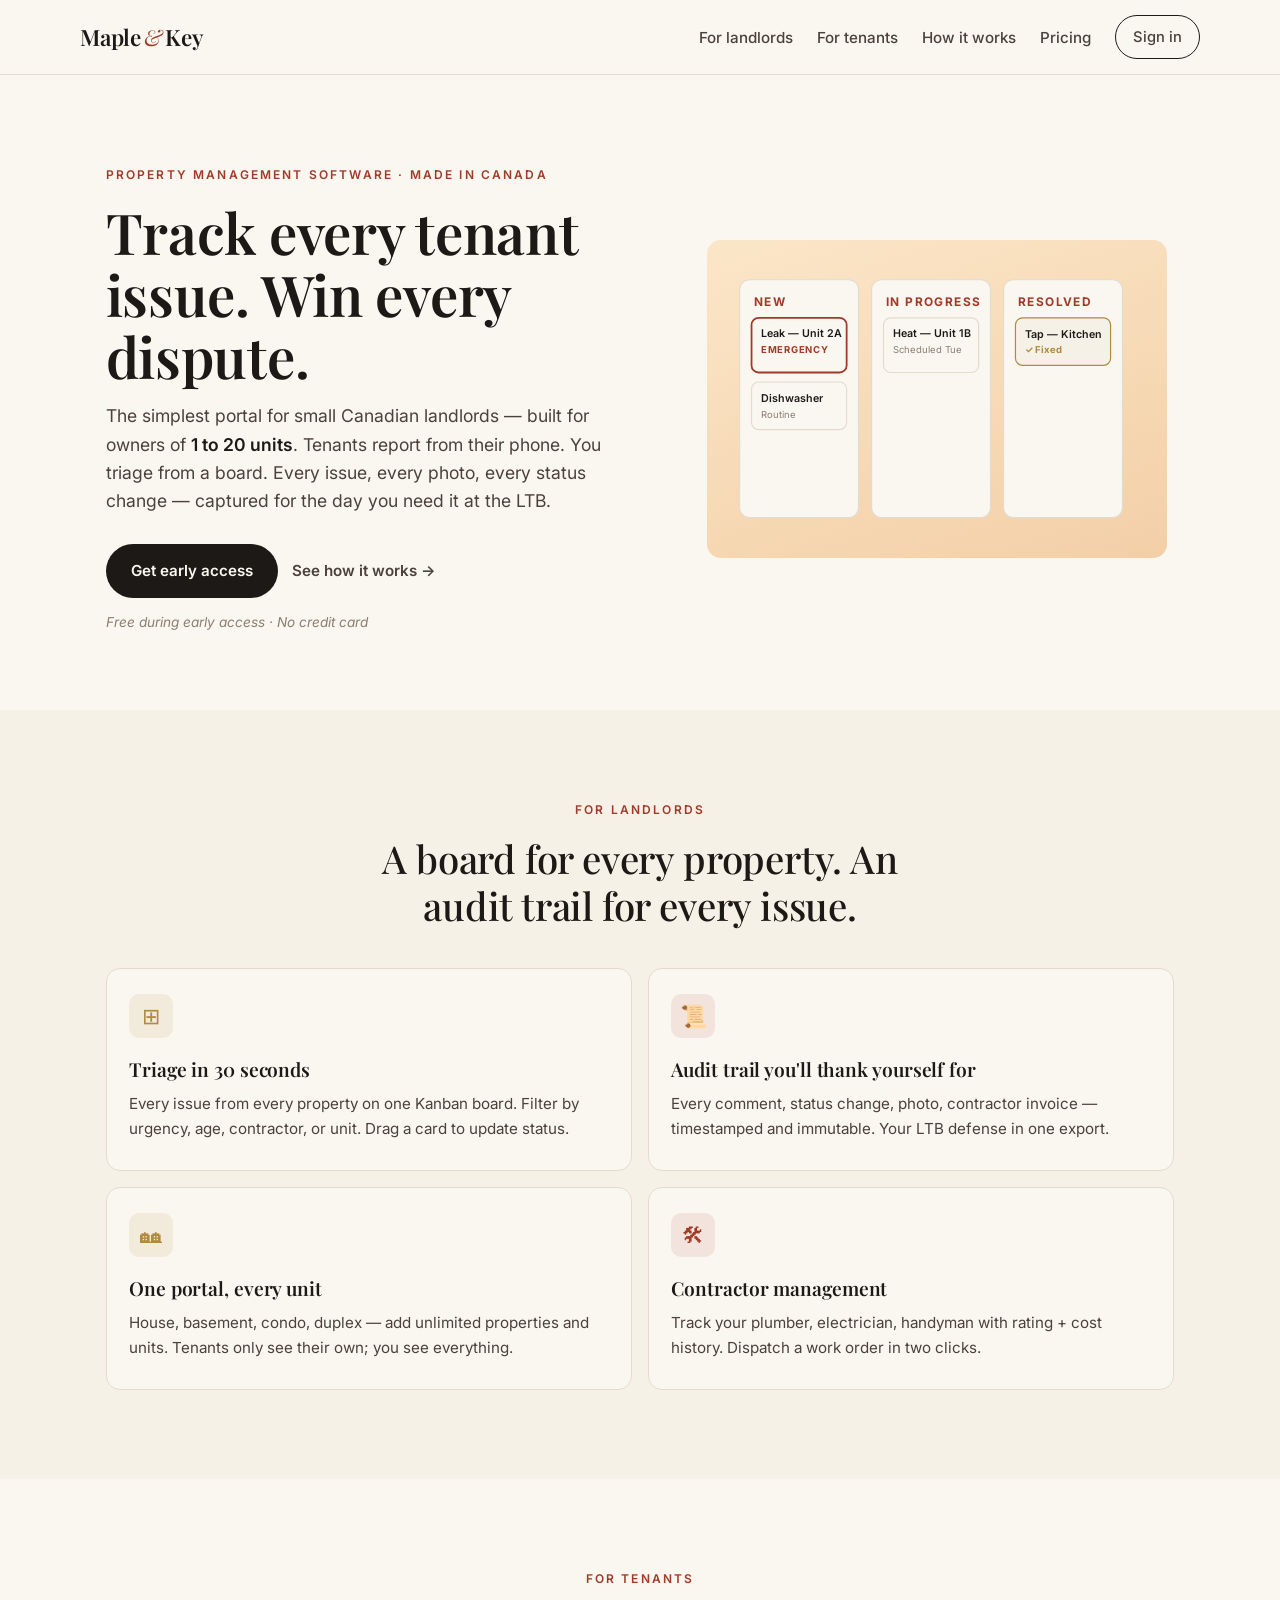
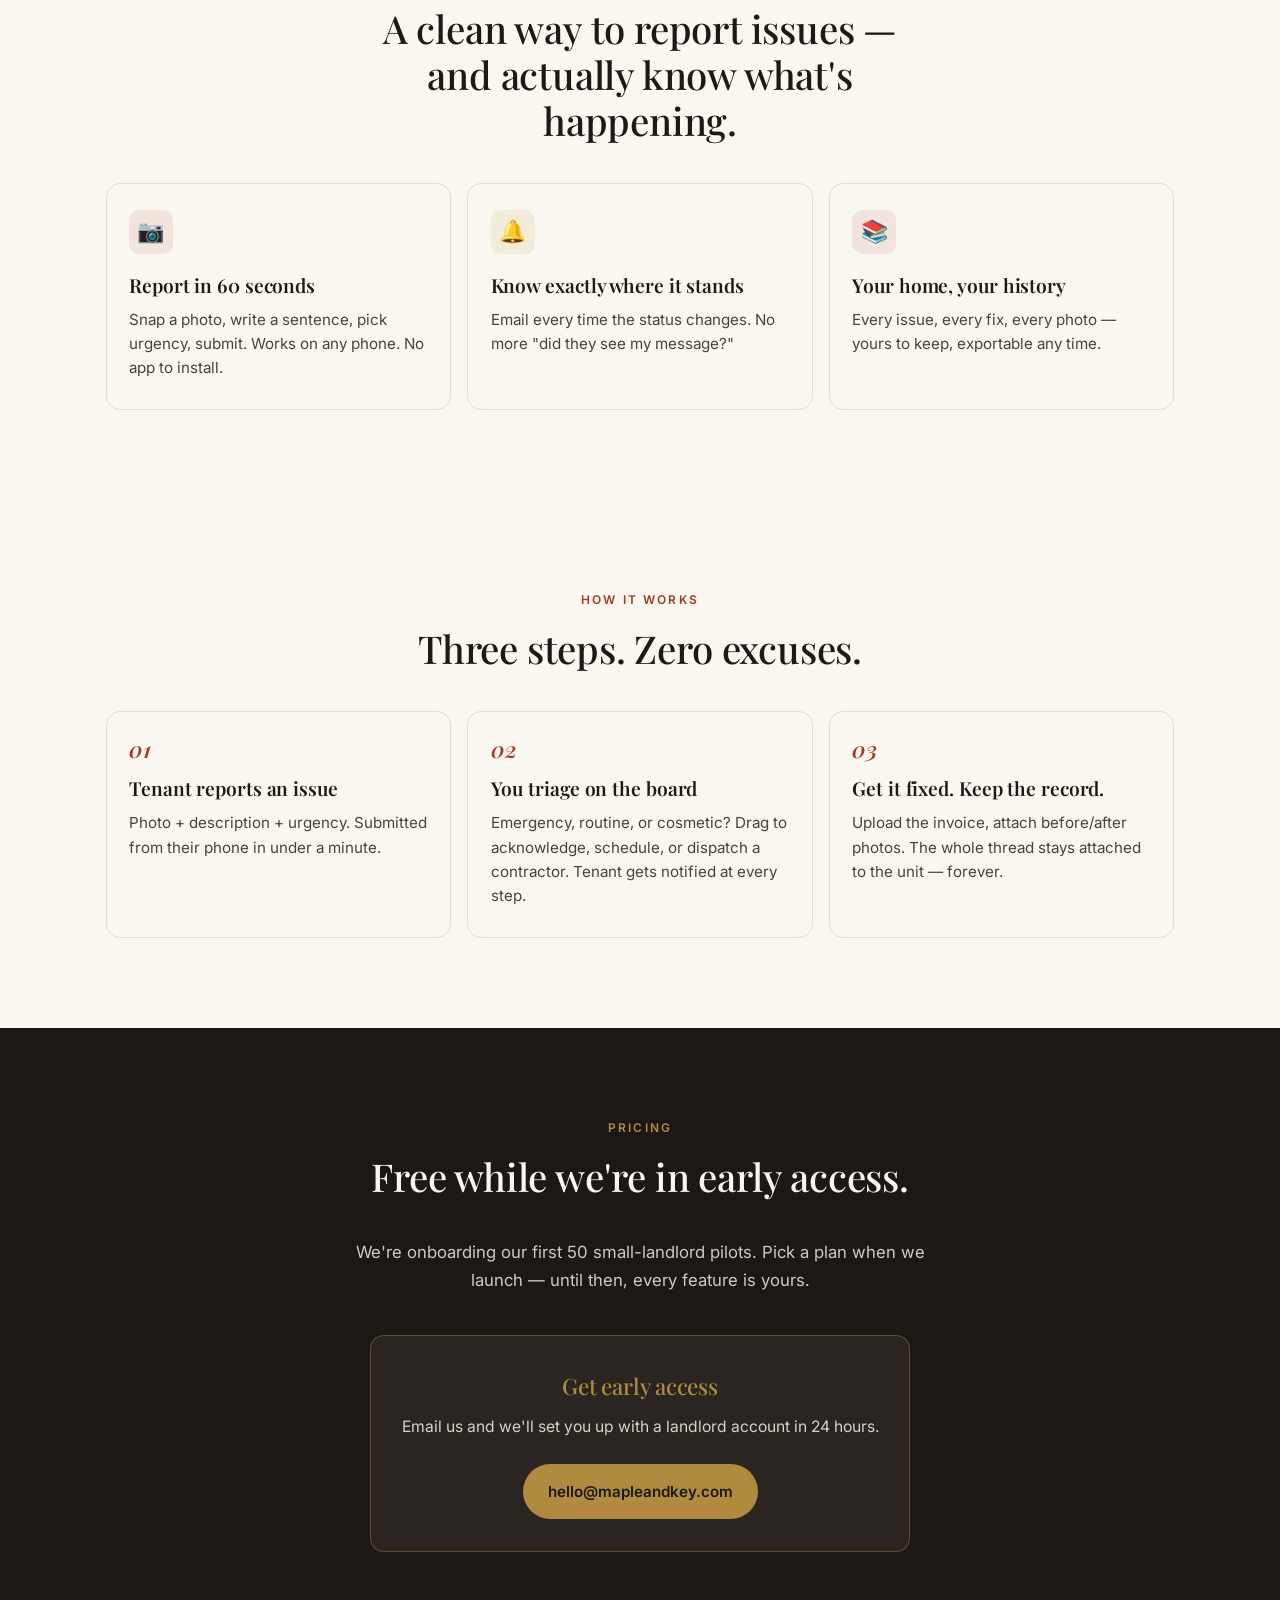
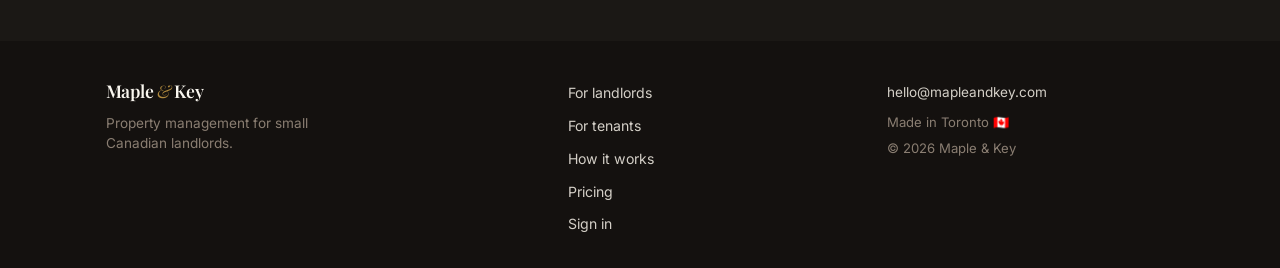
==== commit ed4b472f: "hero: fix overflowing 'Heat — Basement' card The Kanban illustration's IN PROGRESS card was overflow" ====
--- a/index.html
+++ b/index.html
@@ -56,7 +56,7 @@
           <rect x="125" y="20" width="100" height="200" rx="8" fill="#faf7f0" stroke="#e3dcce"/>
           <text x="137" y="42" font-family="Inter,system-ui,sans-serif" font-size="10" font-weight="700" fill="#a23a2a" letter-spacing="1.2">IN PROGRESS</text>
           <rect x="135" y="52" width="80" height="46" rx="6" fill="#faf7f0" stroke="#e3dcce"/>
-          <text x="143" y="68" font-family="Inter,system-ui,sans-serif" font-size="9" fill="#1d1916" font-weight="600">Heat — Basement</text>
+          <text x="143" y="68" font-family="Inter,system-ui,sans-serif" font-size="9" fill="#1d1916" font-weight="600">Heat — Unit 1B</text>
           <text x="143" y="82" font-family="Inter,system-ui,sans-serif" font-size="8" fill="#8a7e72">Scheduled Tue</text>
         </g>
         <g>
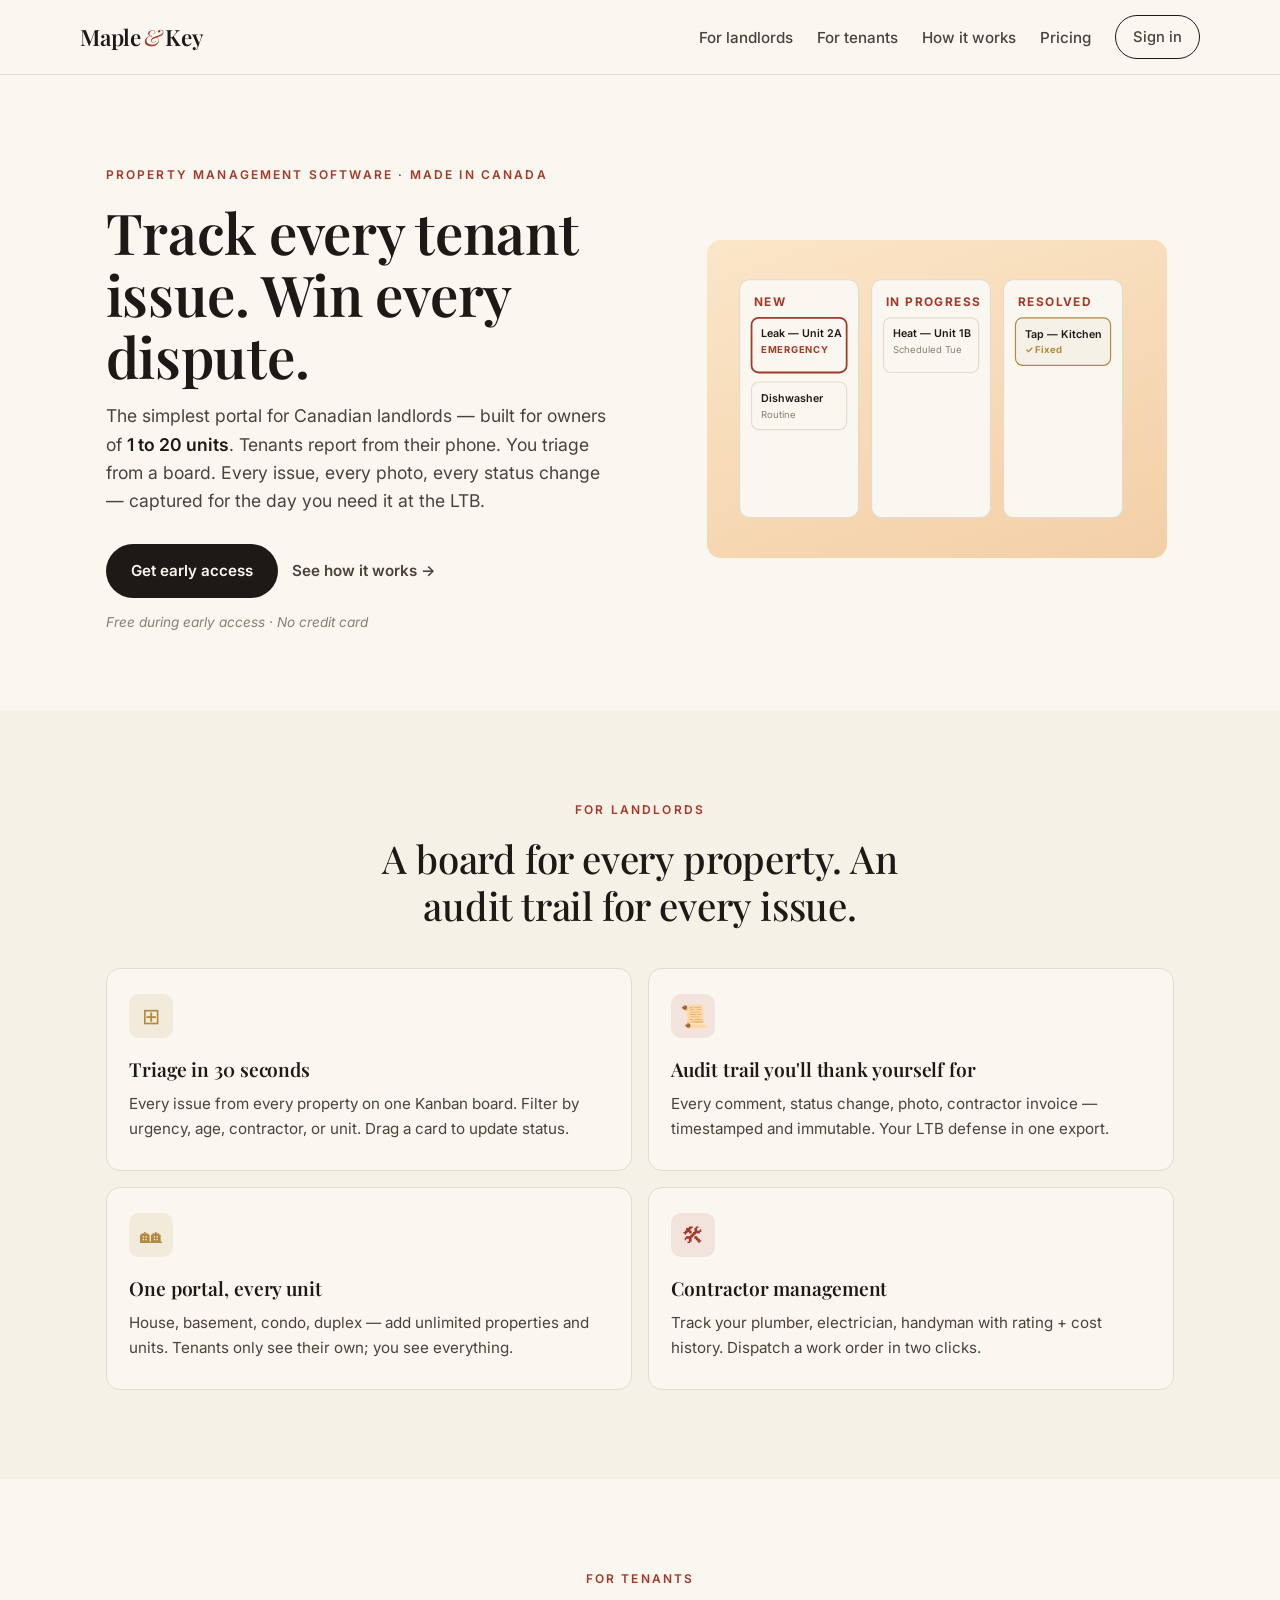
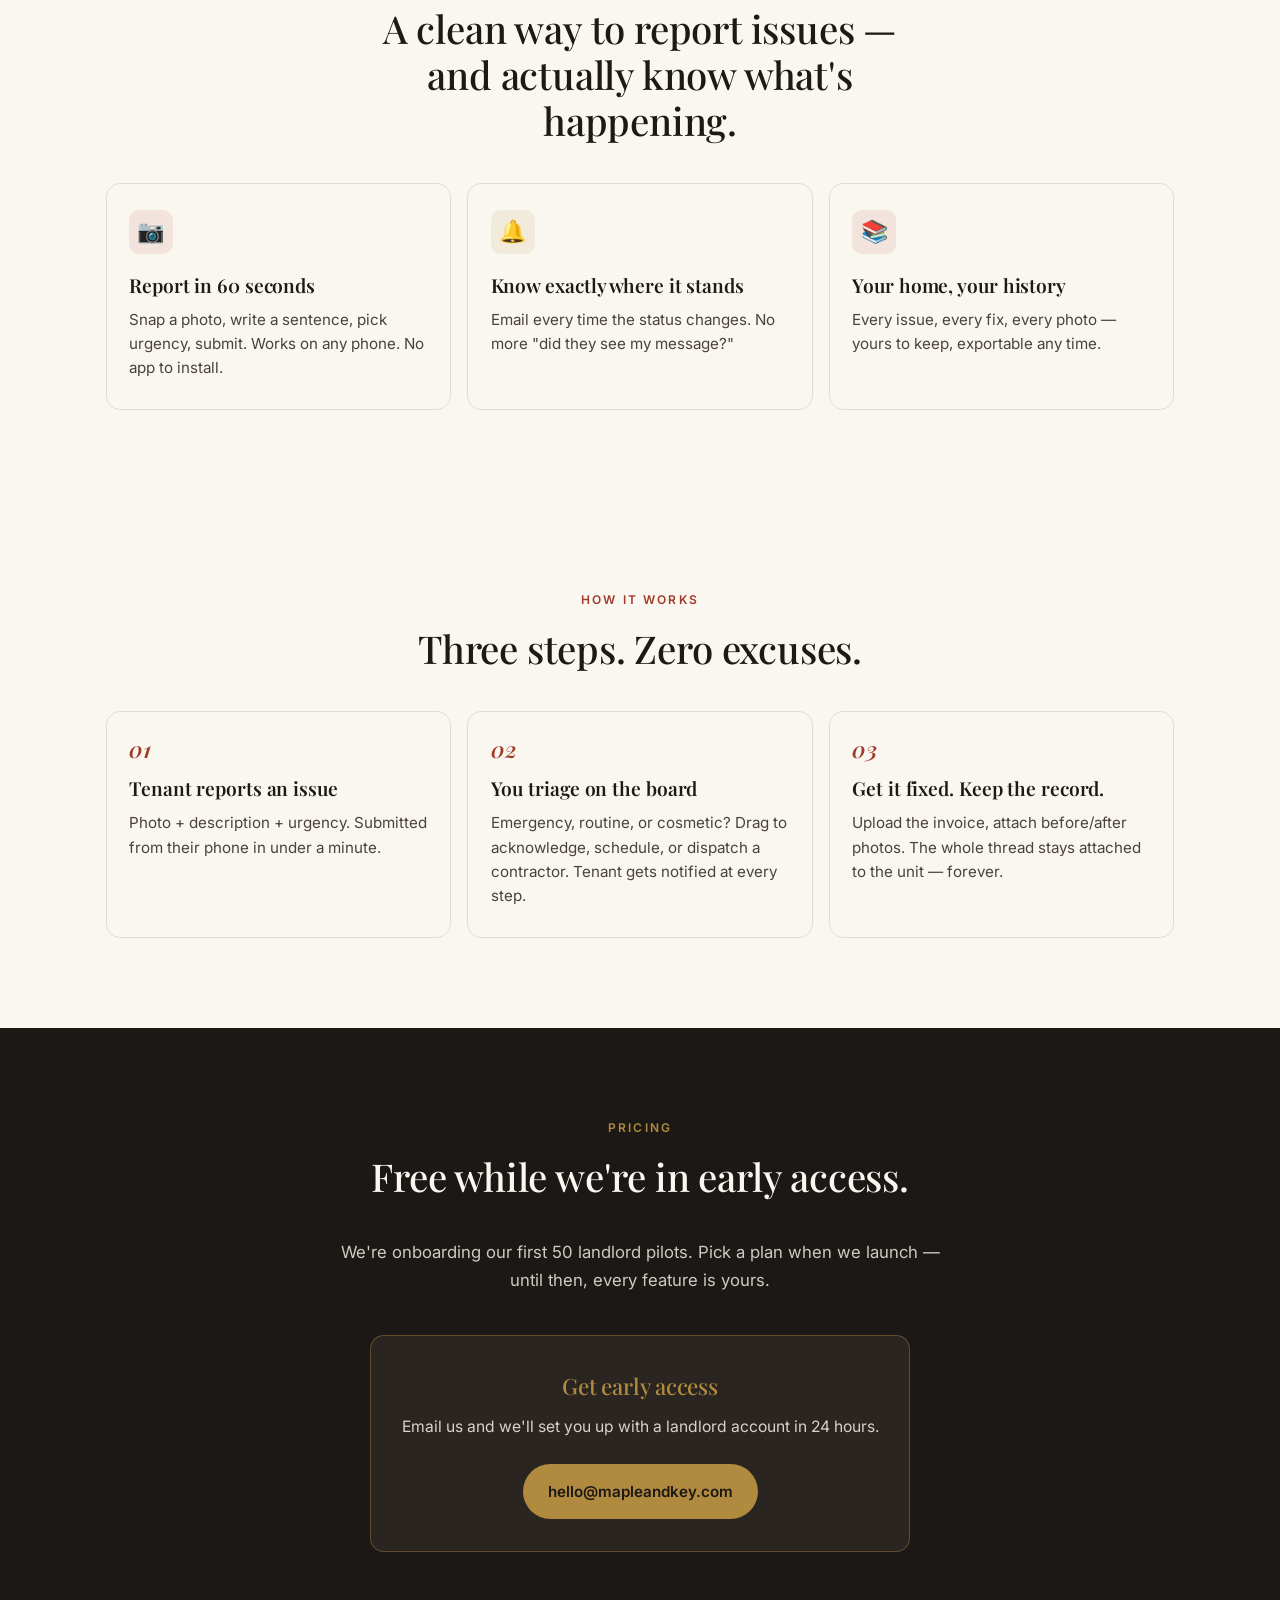
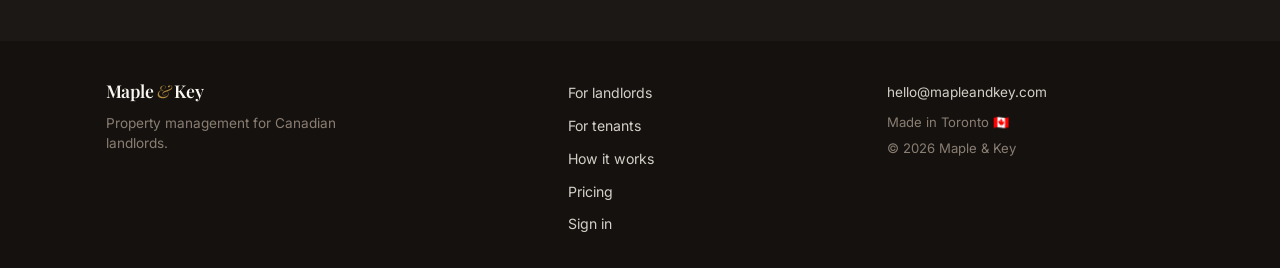
==== commit ceb74201: "Drop 'small' qualifier from landlord copy throughout User feedback: 'small Canadian landlords' posit" ====
--- a/index.html
+++ b/index.html
@@ -3,8 +3,8 @@
 <head>
 <meta charset="utf-8">
 <meta name="viewport" content="width=device-width, initial-scale=1">
-<title>Maple &amp; Key — Property management for small Canadian landlords</title>
-<meta name="description" content="The simplest way for small landlords to track tenant issues, repairs, and rent. Built in Canada for landlords with 1 to 20 units.">
+<title>Maple &amp; Key — Property management for Canadian landlords</title>
+<meta name="description" content="The simplest way for landlords to track tenant issues, repairs, and rent. Built in Canada for landlords with 1 to 20 units.">
 <link rel="icon" href="data:image/svg+xml,%3Csvg xmlns='http://www.w3.org/2000/svg' viewBox='0 0 32 32'%3E%3Crect width='32' height='32' rx='6' fill='%231d1916'/%3E%3Ctext x='16' y='22' text-anchor='middle' fill='%23faf7f0' font-family='Georgia,serif' font-size='15' font-weight='600'%3EM%26K%3C/text%3E%3C/svg%3E">
 
 <link rel="preconnect" href="https://fonts.googleapis.com">
@@ -33,7 +33,7 @@
     <div class="hero-copy">
       <p class="kicker">Property management software · made in Canada</p>
       <h1>Track every tenant issue. Win every dispute.</h1>
-      <p class="lede">The simplest portal for small Canadian landlords — built for owners of <strong>1 to 20 units</strong>. Tenants report from their phone. You triage from a board. Every issue, every photo, every status change — captured for the day you need it at the LTB.</p>
+      <p class="lede">The simplest portal for Canadian landlords — built for owners of <strong>1 to 20 units</strong>. Tenants report from their phone. You triage from a board. Every issue, every photo, every status change — captured for the day you need it at the LTB.</p>
       <div class="cta-row">
         <a href="#early-access" class="btn btn-primary">Get early access</a>
         <a href="#how" class="btn btn-link">See how it works →</a>
@@ -152,7 +152,7 @@
   <div class="container">
     <p class="kicker centered">Pricing</p>
     <h2 class="section-title">Free while we're in early access.</h2>
-    <p class="pricing-sub">We're onboarding our first 50 small-landlord pilots. Pick a plan when we launch — until then, every feature is yours.</p>
+    <p class="pricing-sub">We're onboarding our first 50 landlord pilots. Pick a plan when we launch — until then, every feature is yours.</p>
     <div id="early-access" class="cta-card">
       <h3>Get early access</h3>
       <p>Email us and we'll set you up with a landlord account in 24 hours.</p>
@@ -165,7 +165,7 @@
   <div class="footer-grid">
     <div>
       <a href="/" class="wordmark"><span class="wm-blue">Maple</span><span class="wm-amp">&amp;</span><span class="wm-red">Key</span></a>
-      <p class="footer-tag">Property management for small Canadian landlords.</p>
+      <p class="footer-tag">Property management for Canadian landlords.</p>
     </div>
     <div class="footer-links">
       <a href="#landlords">For landlords</a>
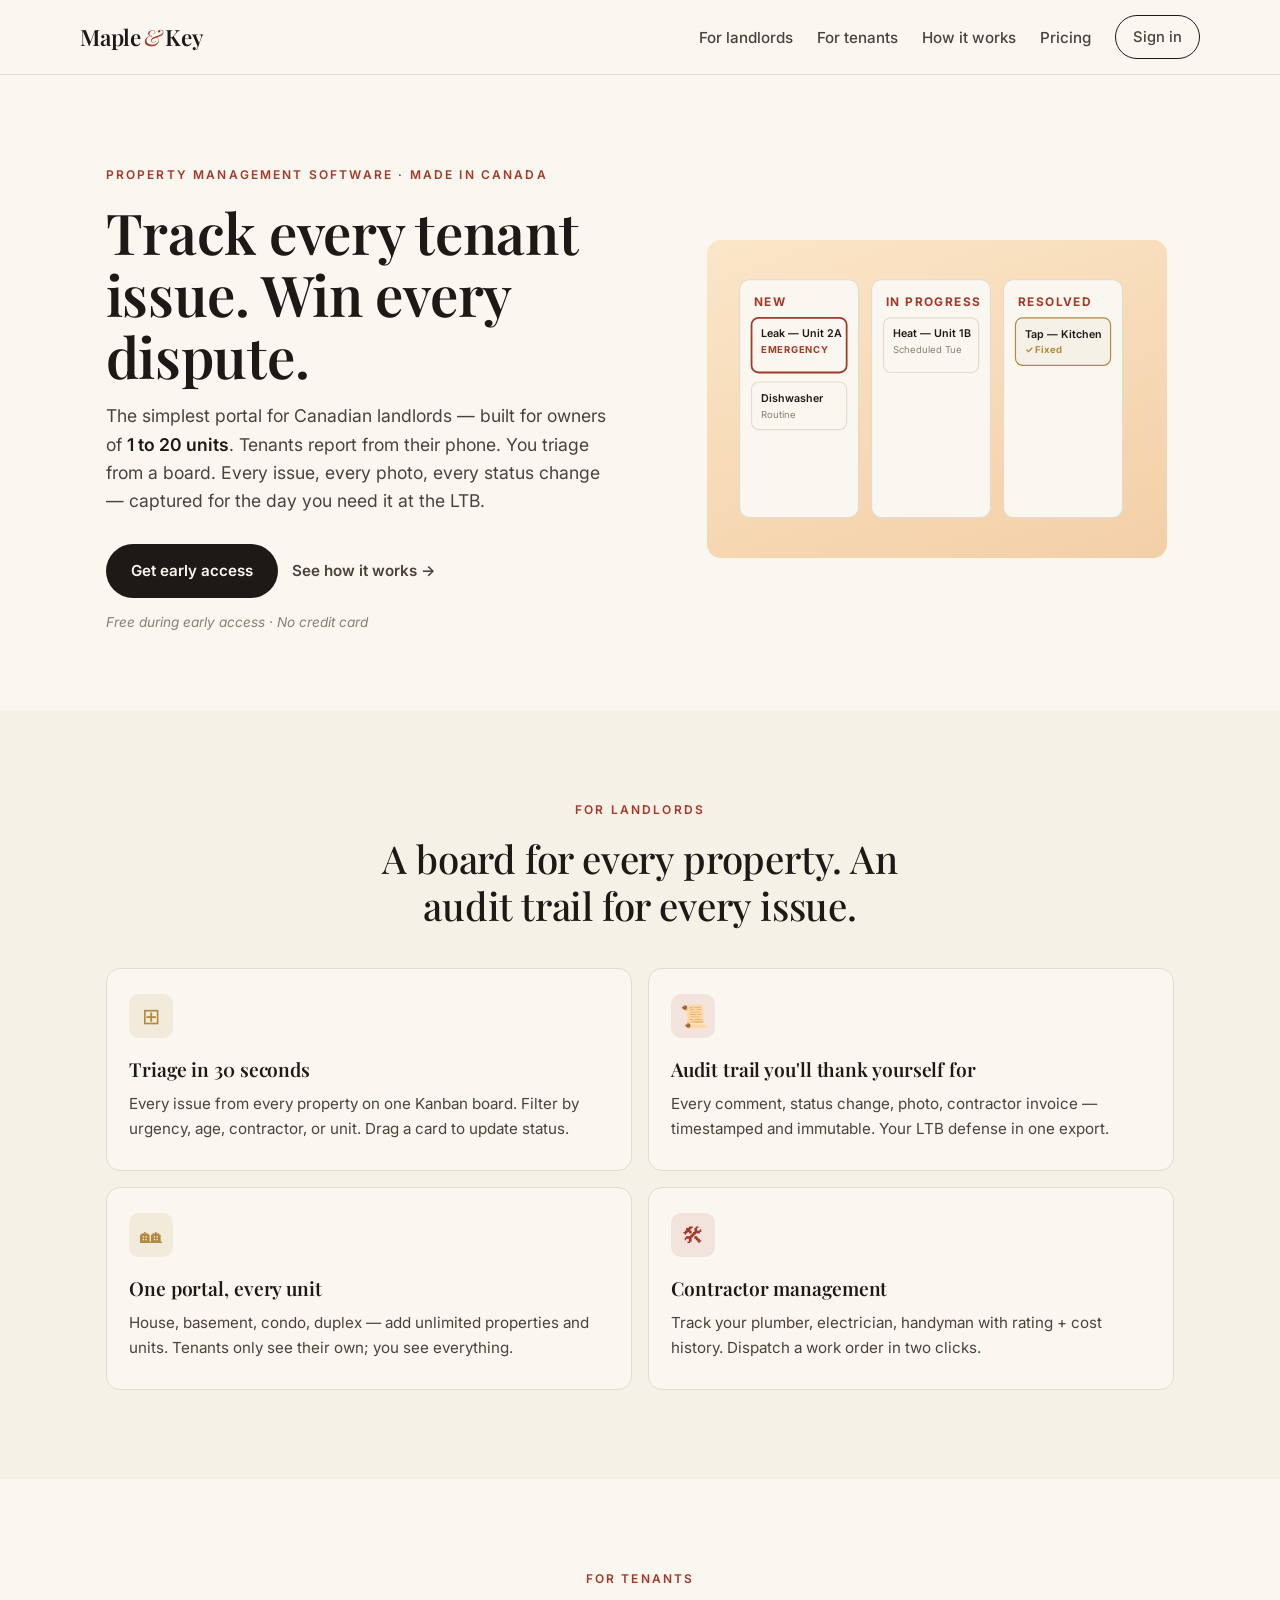
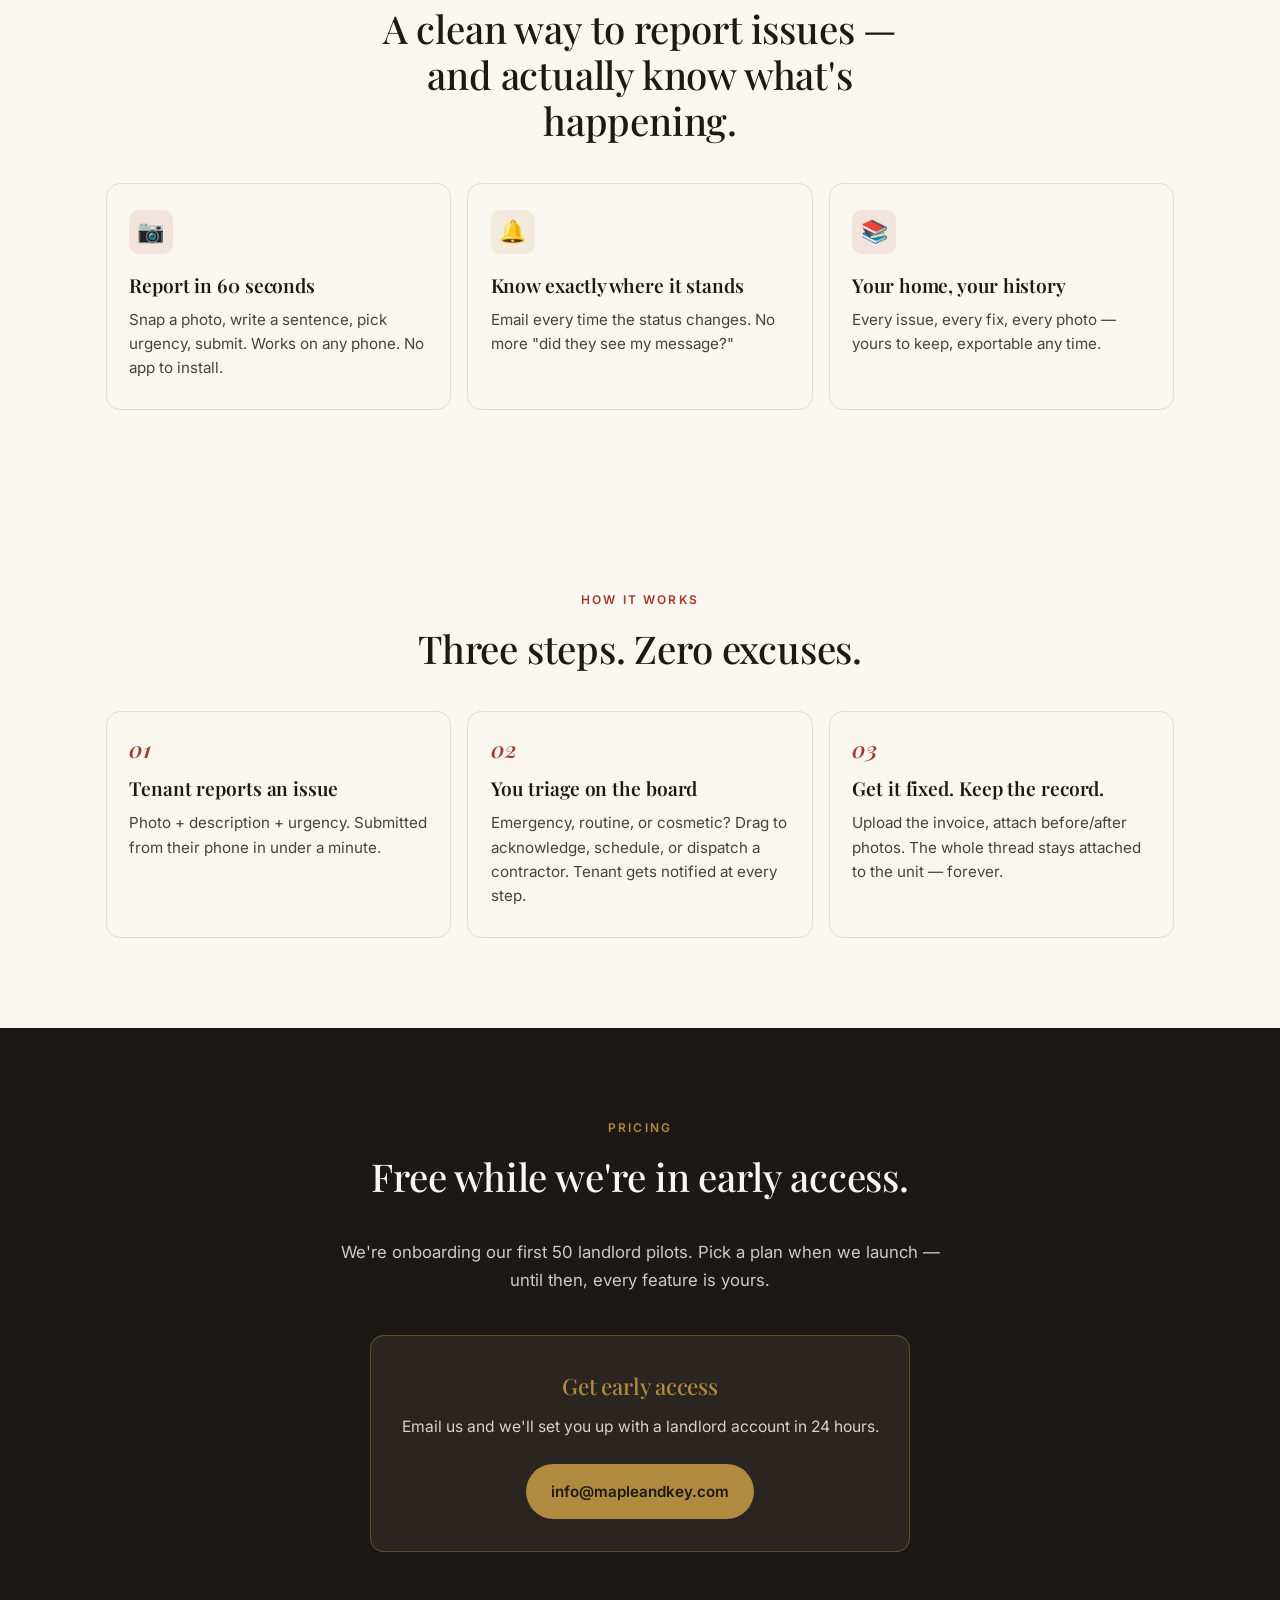
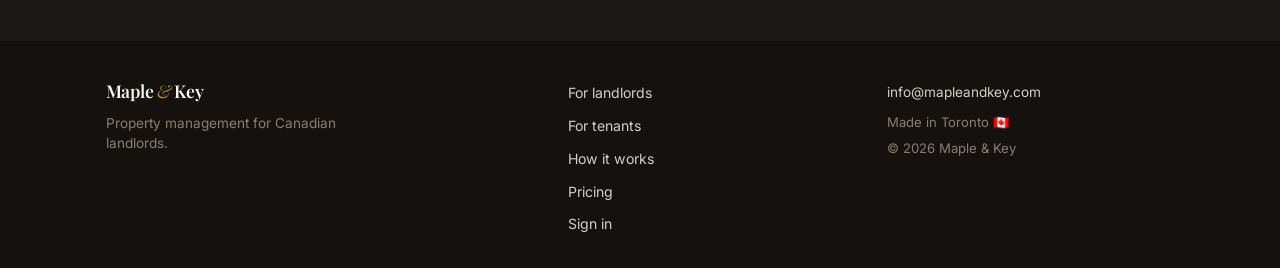
==== commit dec3d9cd: "Switch contact email from hello@ to info@mapleandkey.com User decision: info@ is the new inbound con" ====
--- a/index.html
+++ b/index.html
@@ -156,7 +156,7 @@
     <div id="early-access" class="cta-card">
       <h3>Get early access</h3>
       <p>Email us and we'll set you up with a landlord account in 24 hours.</p>
-      <a href="mailto:hello@mapleandkey.com?subject=Maple%20%26%20Key%20early%20access" class="btn btn-primary">hello@mapleandkey.com</a>
+      <a href="mailto:info@mapleandkey.com?subject=Maple%20%26%20Key%20early%20access" class="btn btn-primary">info@mapleandkey.com</a>
     </div>
   </div>
 </section>
@@ -175,7 +175,7 @@
       <a href="https://app.mapleandkey.com">Sign in</a>
     </div>
     <div class="footer-meta">
-      <a href="mailto:hello@mapleandkey.com">hello@mapleandkey.com</a>
+      <a href="mailto:info@mapleandkey.com">info@mapleandkey.com</a>
       <p>Made in Toronto 🇨🇦</p>
       <p>© 2026 Maple &amp; Key</p>
     </div>
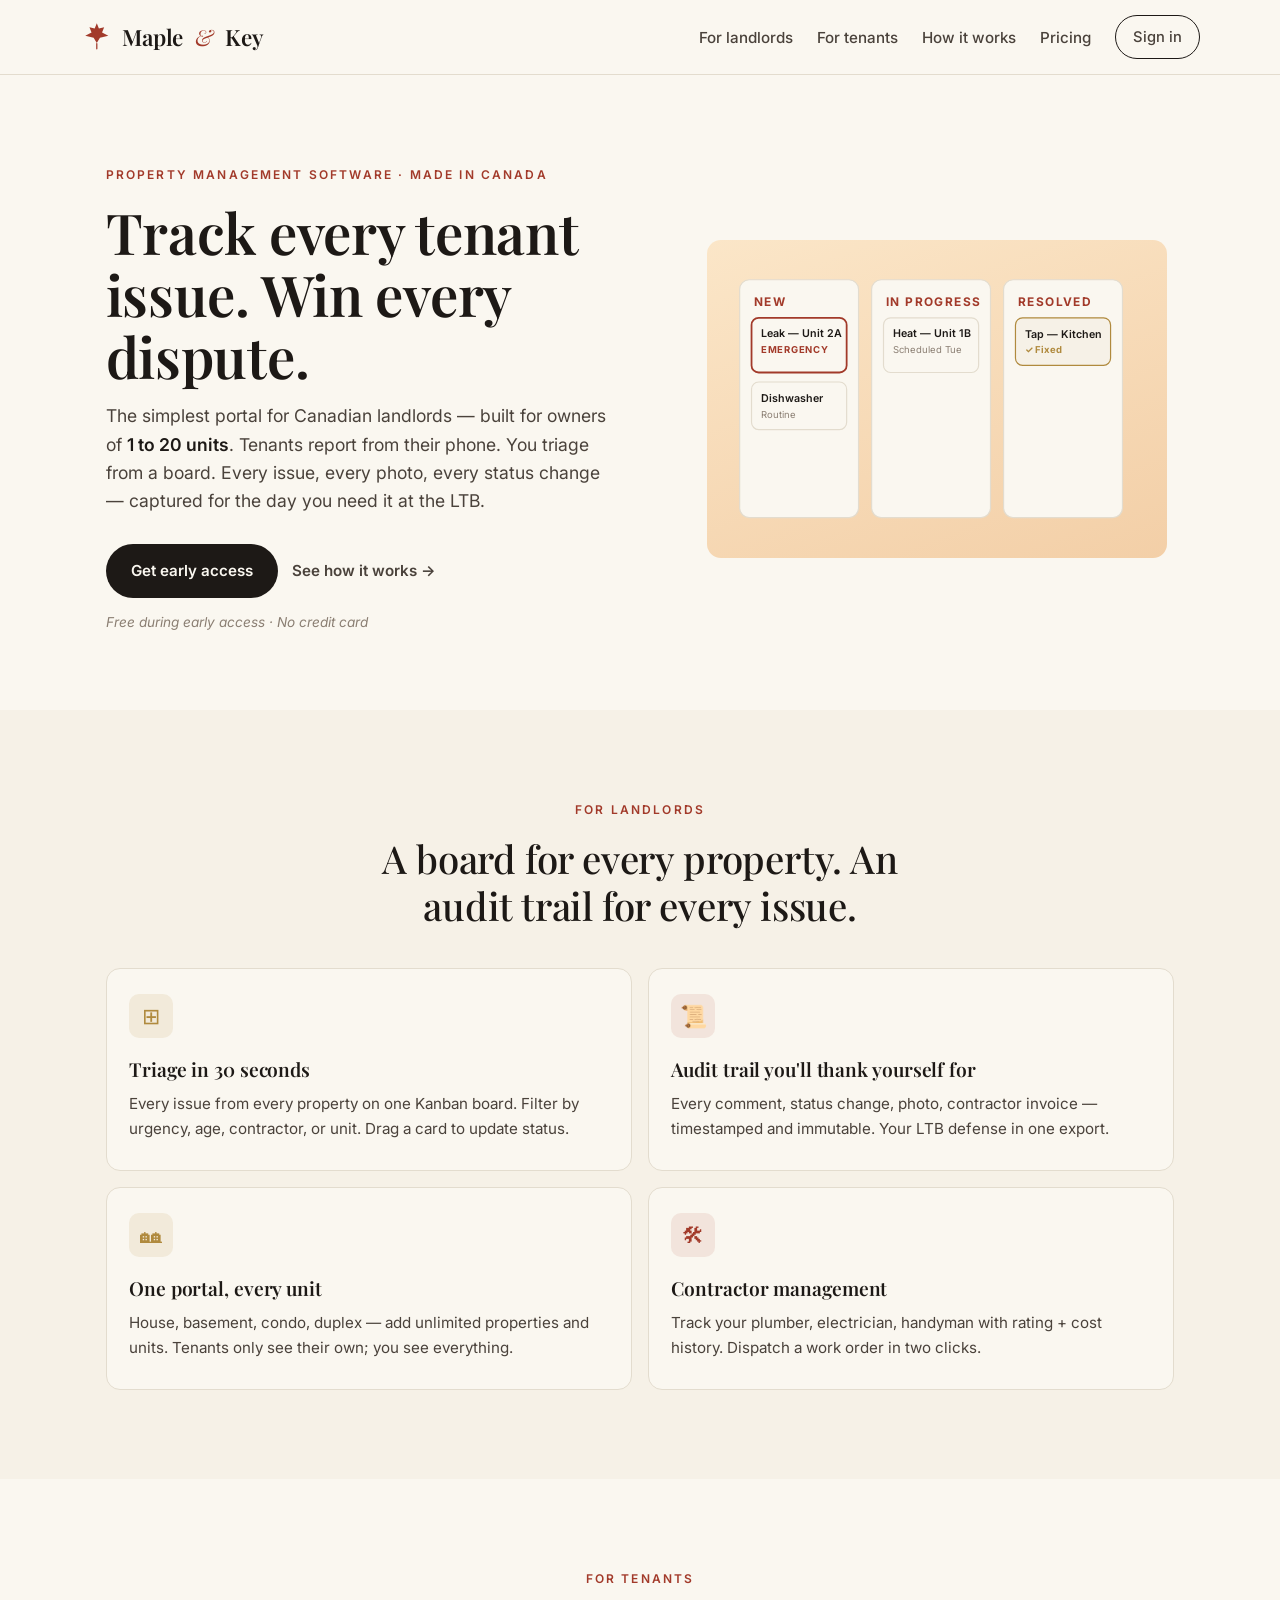
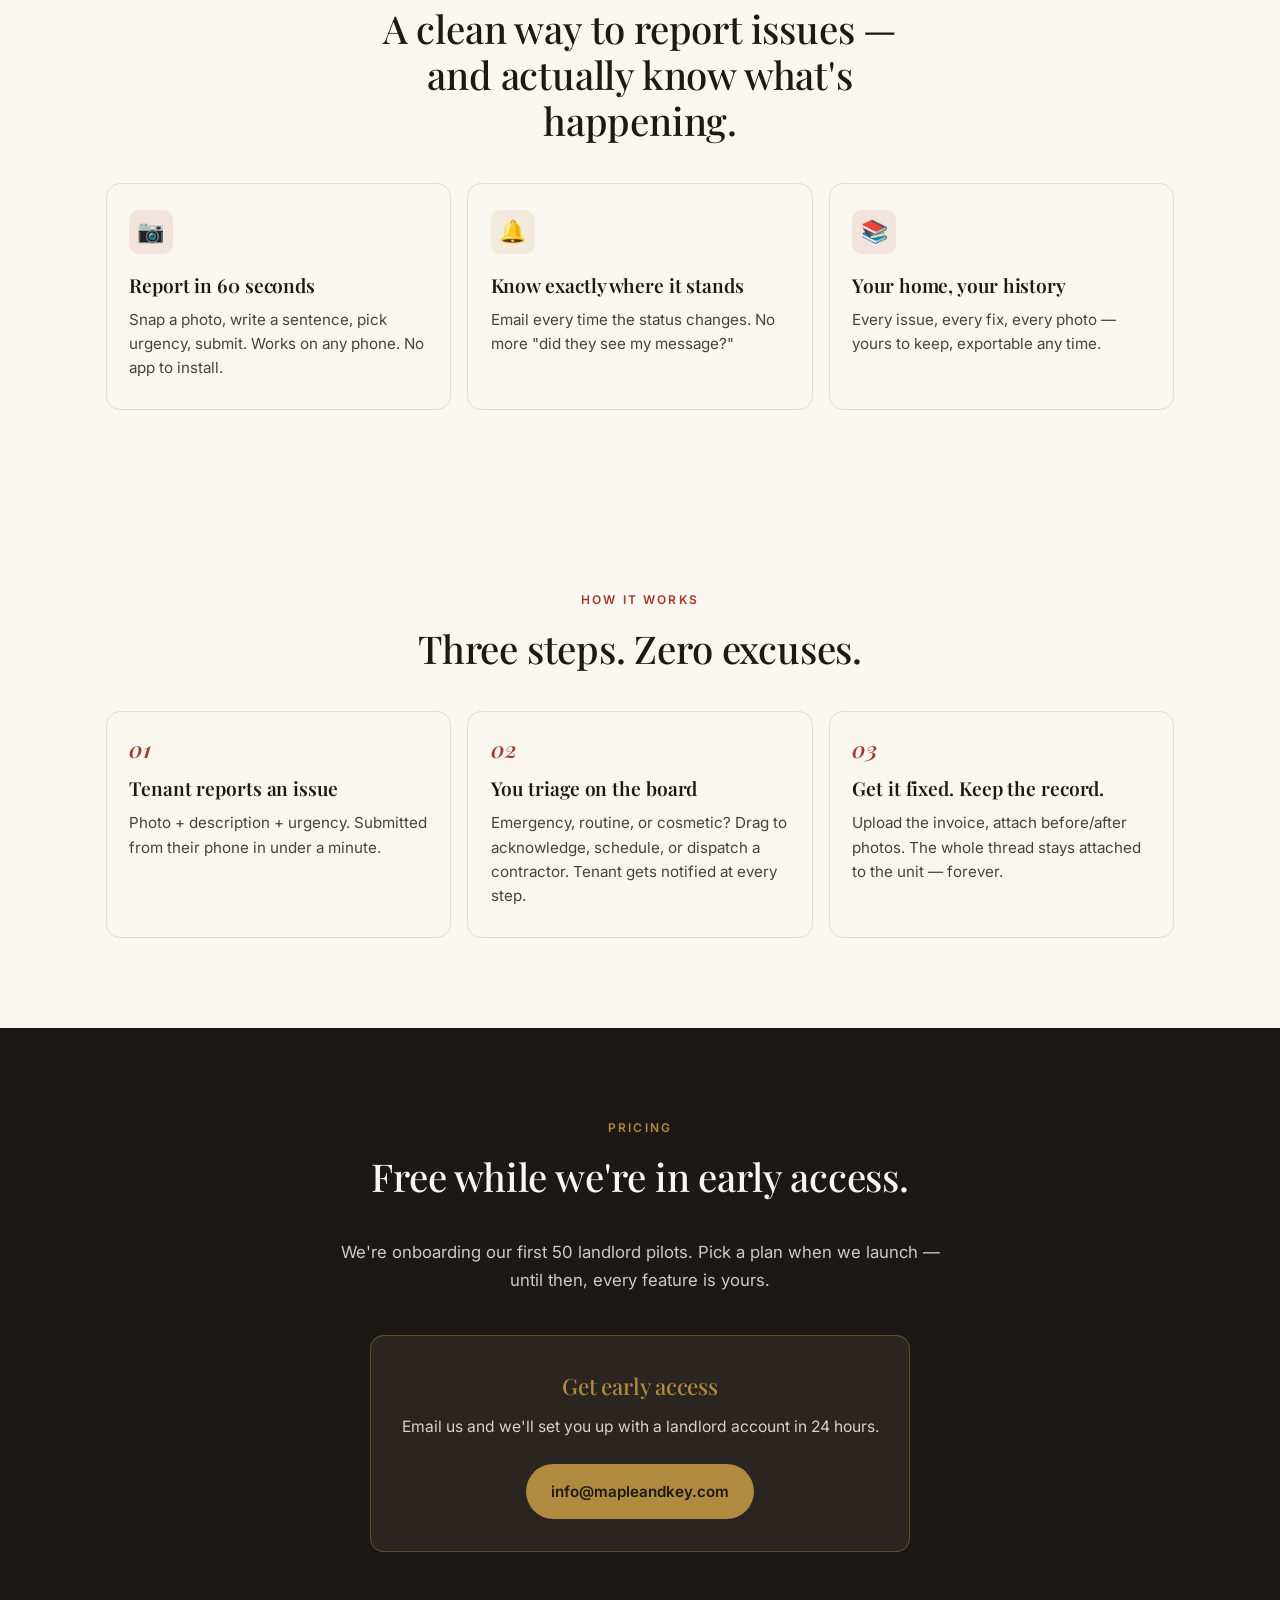
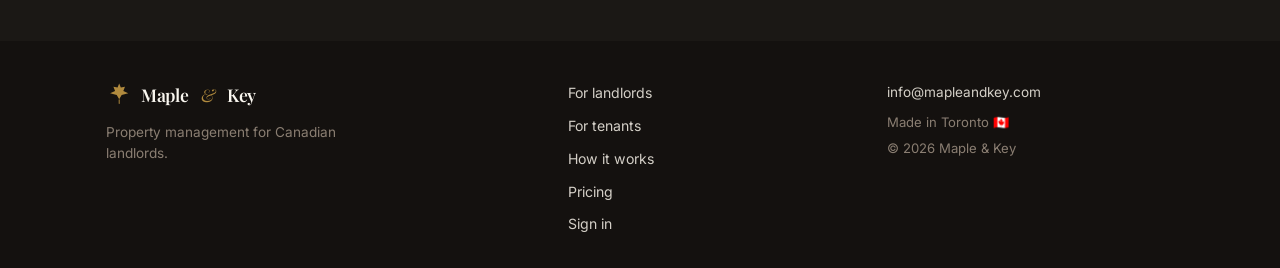
==== commit 68b83d3c: "Add new maple leaf logo across the marketing site - New /favicon.svg: paper-color maple leaf on ink " ====
--- a/index.html
+++ b/index.html
@@ -5,7 +5,18 @@
 <meta name="viewport" content="width=device-width, initial-scale=1">
 <title>Maple &amp; Key — Property management for Canadian landlords</title>
 <meta name="description" content="The simplest way for landlords to track tenant issues, repairs, and rent. Built in Canada for landlords with 1 to 20 units.">
-<link rel="icon" href="data:image/svg+xml,%3Csvg xmlns='http://www.w3.org/2000/svg' viewBox='0 0 32 32'%3E%3Crect width='32' height='32' rx='6' fill='%231d1916'/%3E%3Ctext x='16' y='22' text-anchor='middle' fill='%23faf7f0' font-family='Georgia,serif' font-size='15' font-weight='600'%3EM%26K%3C/text%3E%3C/svg%3E">
+<link rel="icon" type="image/svg+xml" href="/favicon.svg">
+<link rel="apple-touch-icon" href="/favicon.svg">
+
+<!-- Open Graph + Twitter (for social previews when shared) -->
+<meta property="og:title" content="Maple & Key — Property management for Canadian landlords">
+<meta property="og:description" content="The simplest portal for Canadian landlords. Tenants report from their phone. You triage from a board. Audit trail for every issue.">
+<meta property="og:image" content="https://mapleandkey.com/logo-stacked.svg">
+<meta property="og:url" content="https://mapleandkey.com">
+<meta property="og:type" content="website">
+<meta name="twitter:card" content="summary_large_image">
+<meta name="twitter:title" content="Maple & Key — Property management for Canadian landlords">
+<meta name="twitter:image" content="https://mapleandkey.com/logo-stacked.svg">
 
 <link rel="preconnect" href="https://fonts.googleapis.com">
 <link rel="preconnect" href="https://fonts.gstatic.com" crossorigin>
@@ -17,7 +28,7 @@
 
 <header class="site-header">
   <div class="container nav">
-    <a href="/" class="wordmark"><span class="wm-blue">Maple</span><span class="wm-amp">&amp;</span><span class="wm-red">Key</span></a>
+    <a href="/" class="wordmark"><svg class="wm-icon" viewBox="0 0 32 32" aria-hidden="true"><path d="M 16 3 L 18 8 L 23 7 L 21 12 L 27 15 L 19 17 L 16 22 L 13 17 L 5 15 L 11 12 L 9 7 L 14 8 Z" fill="currentColor"/><rect x="15.4" y="22" width="1.2" height="6" rx="0.6" fill="currentColor"/></svg><span class="wm-blue">Maple</span><span class="wm-amp">&amp;</span><span class="wm-red">Key</span></a>
     <nav class="nav-links" aria-label="primary">
       <a href="#landlords">For landlords</a>
       <a href="#tenants">For tenants</a>
@@ -164,7 +175,7 @@
 <footer class="site-footer">
   <div class="footer-grid">
     <div>
-      <a href="/" class="wordmark"><span class="wm-blue">Maple</span><span class="wm-amp">&amp;</span><span class="wm-red">Key</span></a>
+      <a href="/" class="wordmark"><svg class="wm-icon" viewBox="0 0 32 32" aria-hidden="true"><path d="M 16 3 L 18 8 L 23 7 L 21 12 L 27 15 L 19 17 L 16 22 L 13 17 L 5 15 L 11 12 L 9 7 L 14 8 Z" fill="currentColor"/><rect x="15.4" y="22" width="1.2" height="6" rx="0.6" fill="currentColor"/></svg><span class="wm-blue">Maple</span><span class="wm-amp">&amp;</span><span class="wm-red">Key</span></a>
       <p class="footer-tag">Property management for Canadian landlords.</p>
     </div>
     <div class="footer-links">
--- a/style.css
+++ b/style.css
@@ -38,8 +38,13 @@
 .wordmark {
   font-family: var(--serif); font-weight: 600; font-size: 1.4rem;
   letter-spacing: -0.01em; color: var(--ink); line-height: 1;
-  display: inline-flex; align-items: baseline;
-}
+  display: inline-flex; align-items: center; gap: 0.55rem;
+}
+.wm-icon {
+  width: 1.5em; height: 1.5em; flex-shrink: 0;
+  color: var(--maple); /* header default — leaf in maple-red */
+}
+.site-footer .wm-icon { color: var(--gold); } /* footer accent (matches the & ) */
 .wordmark, .wordmark:hover { text-decoration: none; color: var(--ink); }
 .wm-blue, .wm-red { color: var(--ink); }
 .wm-amp { color: var(--maple); font-style: italic; margin: 0 0.2rem; font-weight: 400; }
